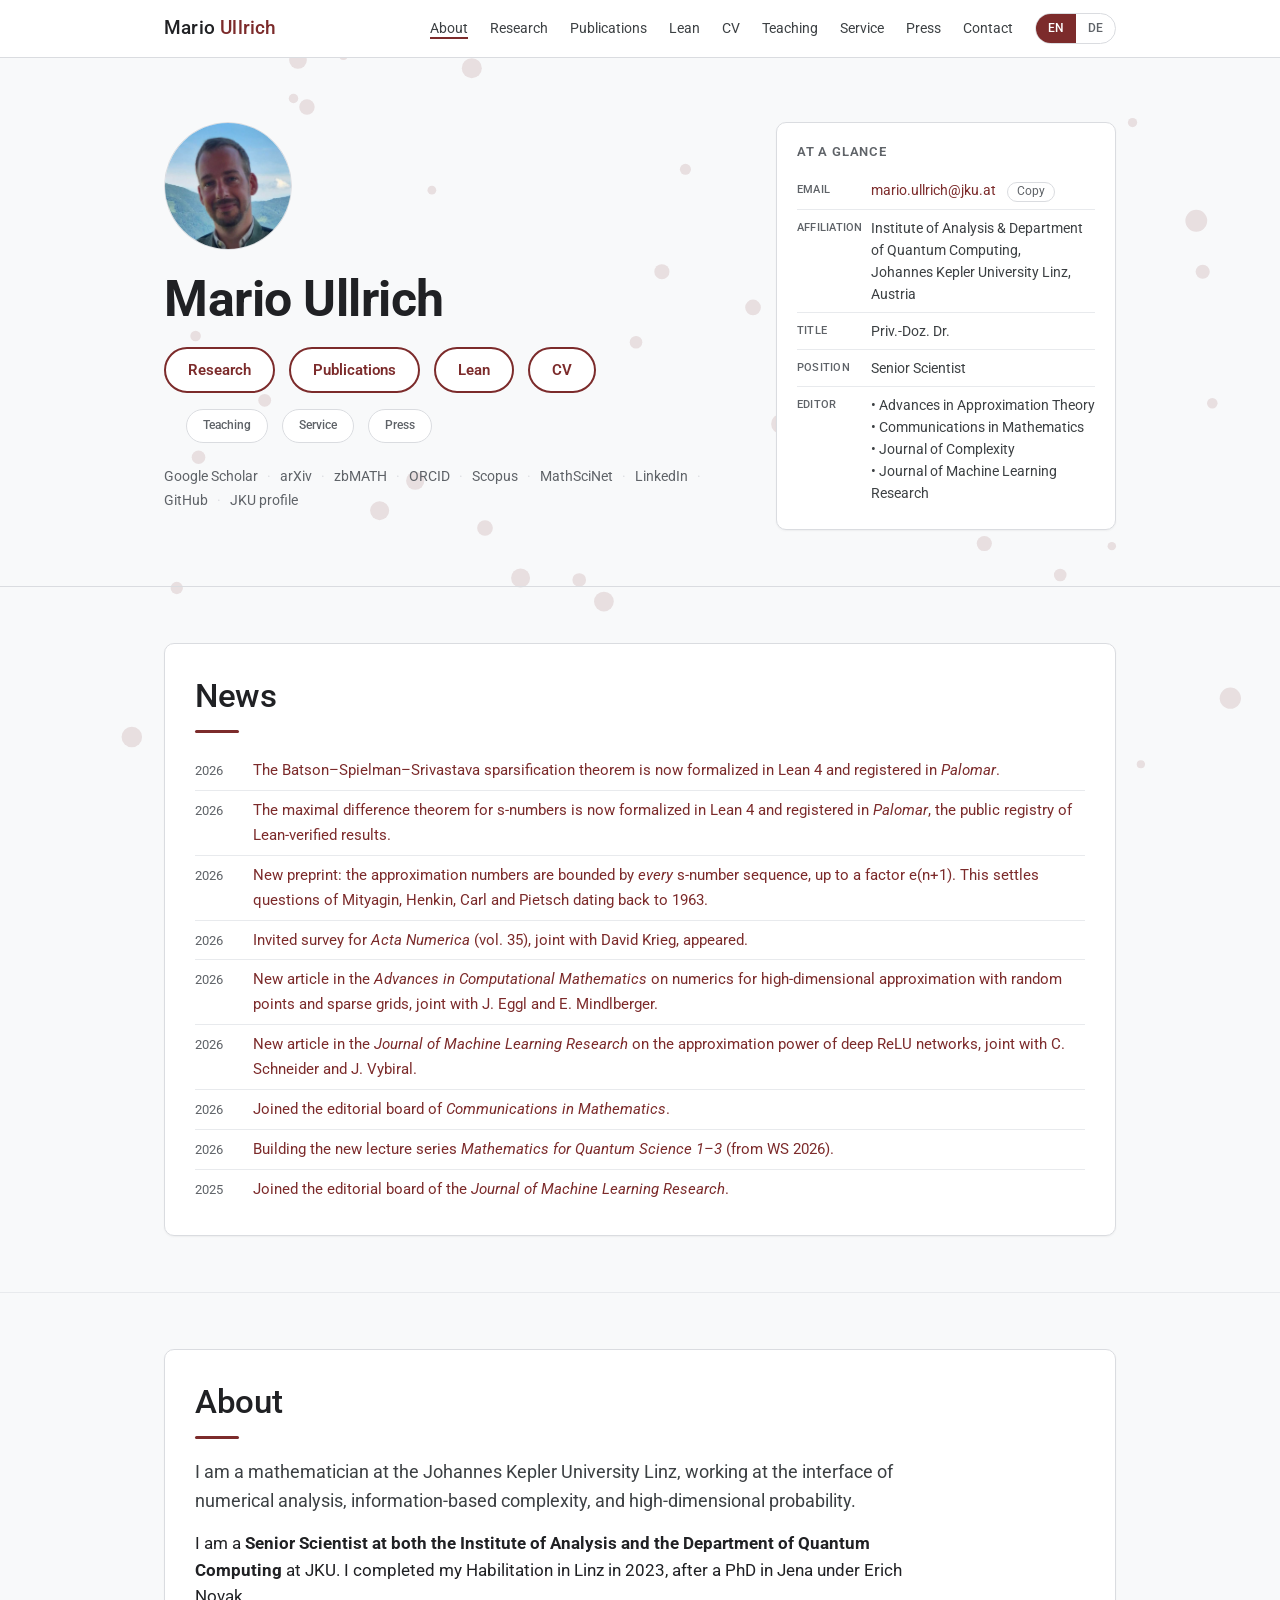
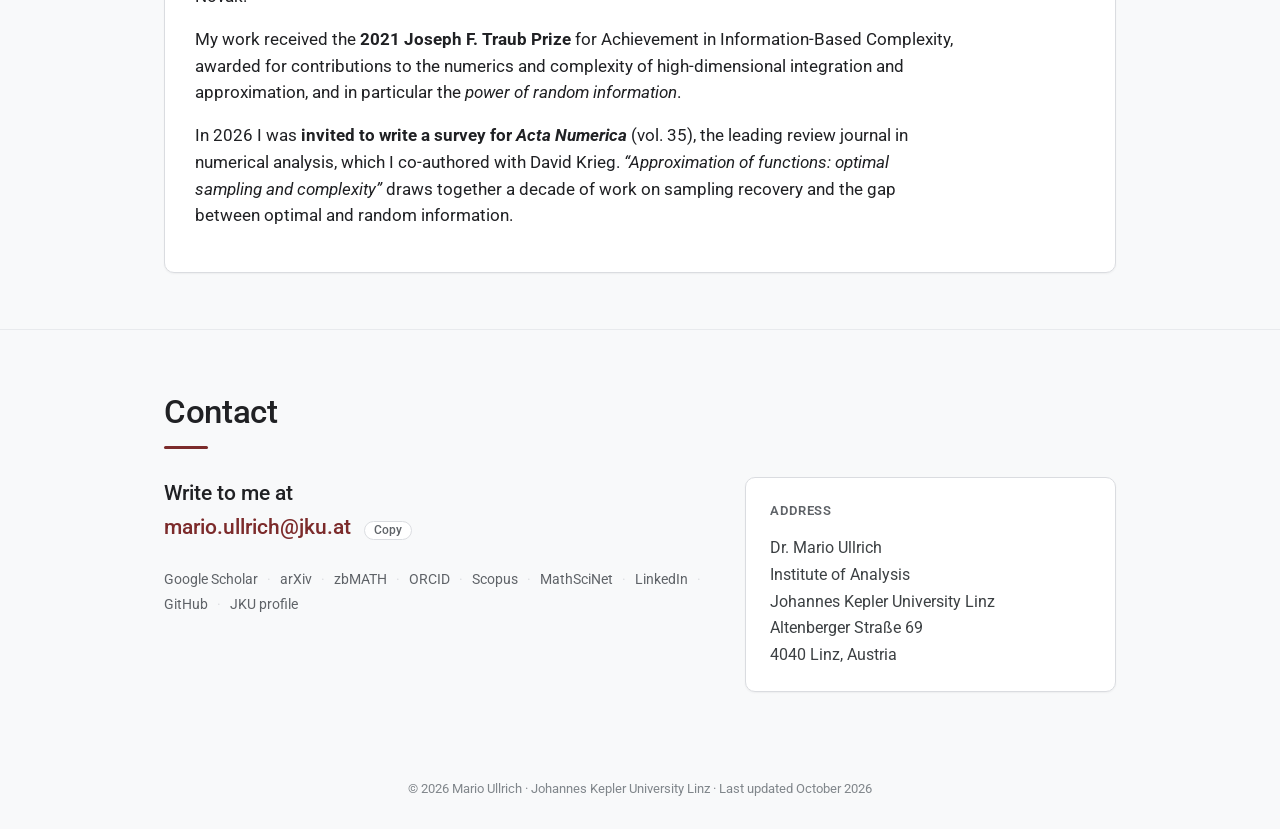
==== index.html @ 444fd465 "Start the Lean page with a table of contents and fold the projects heading into the intro" ====
<!DOCTYPE html>
<html lang="en">
<head>
<meta charset="UTF-8">
<meta name="viewport" content="width=device-width, initial-scale=1.0">
<title>Mario Ullrich · JKU Linz</title>
<meta name="description" content="Mario Ullrich, Senior Scientist at JKU Linz.">
<link rel="canonical" href="https://mario-ullrich.github.io/">
<link rel="icon" href="favicon.svg" type="image/svg+xml">
<link rel="preconnect" href="https://fonts.googleapis.com">
<link rel="preconnect" href="https://fonts.gstatic.com" crossorigin>
<link href="https://fonts.googleapis.com/css2?family=Roboto:ital,wght@0,300;0,400;0,500;0,700;1,400&display=swap" rel="stylesheet">
<link rel="stylesheet" href="styles.css">
</head>
<body class="p-home">
<div class="page-bg" aria-hidden="true"><svg viewBox="0 0 100 150" preserveAspectRatio="xMidYMid slice"></svg></div>

<nav>
  <div class="nav-inner">
    <a class="brand" href="index.html">Mario <span>Ullrich</span></a>
    <div class="nav-right">
      <ul class="nav-links">
        <li><a href="index.html" data-i18n="nav.about">About</a></li>
        <li><a href="research.html" data-i18n="nav.research">Research</a></li>
        <li><a href="publications.html" data-i18n="nav.pubs">Publications</a></li>
        <li><a href="lean.html" data-i18n="nav.lean">Lean</a></li>
        <li><a href="cv.html" data-i18n="nav.cv">CV</a></li>
        <li><a href="teaching.html" data-i18n="nav.teaching">Teaching</a></li>
        <li><a href="service.html" data-i18n="nav.service">Service</a></li>
        <li><a href="press.html" data-i18n="nav.press">Press</a></li>
        <li><a href="contact.html" data-i18n="nav.contact">Contact</a></li>
      </ul>
      <div class="lang-toggle" role="group" aria-label="Language">
        <button data-lang="en">EN</button><button data-lang="de">DE</button>
      </div>
      <button class="nav-toggle" aria-label="Menu">Menu</button>
    </div>
  </div>
</nav>

<header class="hero" id="top">
  <div class="wrap">
    <div class="hero-grid">
    <div class="hero-main">
    <div class="portrait hero-portrait">
      <img src="2026.jpg" alt="Mario Ullrich">
    </div>
    <h1>Mario Ullrich</h1>
    <div class="hero-actions hero-actions--primary">
      <a class="btn" href="research.html" data-i18n="nav.research">Research</a>
      <a class="btn" href="publications.html" data-i18n="nav.pubs">Publications</a>
      <a class="btn" href="lean.html" data-i18n="nav.lean">Lean</a>
      <a class="btn" href="cv.html" data-i18n="nav.cv">CV</a>
    </div>
    <div class="hero-actions hero-actions--secondary">
      <a class="btn" href="teaching.html" data-i18n="nav.teaching">Teaching</a>
      <a class="btn" href="service.html" data-i18n="nav.service">Service</a>
      <a class="btn" href="press.html" data-i18n="nav.press">Press</a>
    </div>
    <div class="hero-links">
      <a href="https://scholar.google.com/citations?user=iGnssr8AAAAJ&hl=de">Google Scholar</a>
      <a href="https://arxiv.org/a/ullrich_m_1.html">arXiv</a>
      <a href="https://zbmath.org/authors/?q=ai:ullrich.mario">zbMATH</a>
      <a href="https://orcid.org/0000-0003-1120-8467">ORCID</a>
      <a href="https://www.scopus.com/authid/detail.uri?authorId=55781373500">Scopus</a>
      <a href="https://mathscinet.ams.org/mathscinet/author?authorId=1023200">MathSciNet</a>
      <a href="https://www.linkedin.com/in/mario-ullrich-2720bb275/">LinkedIn</a>
      <a href="https://github.com/mario-ullrich">GitHub</a>
      <a href="https://www.jku.at/institut-fuer-analysis/team/mario-ullrich/">JKU profile</a>
    </div>
    </div>
    <aside class="hero-card reveal">
      <div class="factcard glance-mini">
        <h3 data-i18n="about.glance">At a glance</h3>
        <div class="factrow"><span class="k">Email</span><span class="v"><a class="email" data-eml="bWFyaW8udWxscmljaEBqa3UuYXQ=" href="#"></a> <button type="button" class="copy-email" aria-label="Copy email address">Copy</button></span></div>
        <div class="factrow"><span class="k" data-i18n="about.k.aff">Affiliation</span><span class="v" data-i18n="about.v.aff">Institute of Analysis &amp; Department of Quantum Computing, <br> Johannes Kepler University Linz, Austria</span></div>
        <div class="factrow"><span class="k" data-i18n="about.k.title">Title</span><span class="v" data-i18n="about.v.title">Priv.-Doz. Dr.</span></div>
        <div class="factrow"><span class="k" data-i18n="about.k.pos">Position</span><span class="v" data-i18n="about.v.pos">Senior Scientist</span></div>
        <div class="factrow"><span class="k" data-i18n="about.k.ed">Editor</span><span class="v"> &#8226; Advances in Approximation Theory <br>&#8226; Communications in Mathematics <br>&#8226; Journal of Complexity <br>&#8226; Journal of Machine Learning Research</span></div>
      </div>
    </aside>
    </div>
  </div>
</header>

<main>

<section id="news"><div class="wrap">
    <div class="block reveal">
      <div class="sec-head"><span class="sec-num"></span><h2 data-i18n="news.h">News</h2><span class="sec-rule"></span></div>
      <ul class="course-list news">
        <li><span class="term">2026</span><a href="lean.html#discretization">The Batson–Spielman–Srivastava sparsification theorem is now formalized in Lean 4 and registered in <em>Palomar</em>.</a></li>
        <li><span class="term">2026</span><a href="lean.html#snumbers">The maximal difference theorem for s-numbers is now formalized in Lean 4 and registered in <em>Palomar</em>, the public registry of Lean-verified results.</a></li>
        <li><span class="term">2026</span><a href="https://arxiv.org/abs/2608.05024" target="_blank" rel="noopener">New preprint: the approximation numbers are bounded by <em>every</em> s-number sequence, up to a factor e(n+1). This settles questions of Mityagin, Henkin, Carl and Pietsch dating back to 1963.</a></li>
        <li><span class="term">2026</span><a href="https://doi.org/10.1017/S0962492925100287" target="_blank" rel="noopener">Invited survey for <em>Acta Numerica</em> (vol. 35), joint with David Krieg, appeared.</a></li>
        <li><span class="term">2026</span><a href="https://rdcu.be/fw2Ae" target="_blank" rel="noopener">New article in the <em>Advances in Computational Mathematics</em> on numerics for high-dimensional approximation with random points and sparse grids, joint with J. Eggl and E. Mindlberger.</a></li>
        <li><span class="term">2026</span><a href="https://jmlr.org/papers/v27/25-0746.html" target="_blank" rel="noopener">New article in the <em>Journal of Machine Learning Research</em> on the approximation power of deep ReLU networks, joint with C. Schneider and J. Vybiral.</a></li>
        <li><span class="term">2026</span><a href="https://cm.episciences.org/" target="_blank" rel="noopener">Joined the editorial board of <em>Communications in Mathematics</em>.</a></li>
        <li><span class="term">2026</span><a href="https://www.jku.at/en/degree-programs/types-of-degree-programs/bachelors-and-diploma-degree-programs/ba-quantum-science-and-technology/" target="_blank" rel="noopener">Building the new lecture series <em>Mathematics for Quantum Science 1–3</em> (from WS 2026).</a></li>
        <li><span class="term">2025</span><a href="https://www.jmlr.org/editorial-board.html" target="_blank" rel="noopener">Joined the editorial board of the <em>Journal of Machine Learning Research</em>.</a></li>
      </ul>
    </div>
  </div></section>

<section id="about"><div class="wrap">
    <div class="block reveal">
      <div class="sec-head"><span class="sec-num"></span><h2 data-i18n="about.h">About</h2><span class="sec-rule"></span></div>
      <div style="max-width:760px;">
        <p class="lead" data-i18n="about.lead">I am a mathematician at the Johannes Kepler University Linz, working at the interface of numerical analysis, information-based complexity, and high-dimensional probability.</p>
      <p data-i18n="about.p1">I am a <strong>Senior Scientist at both the Institute of Analysis and the Department of Quantum Computing</strong> at JKU. I completed my Habilitation in Linz in 2023, after a PhD in Jena under Erich Novak.</p>
      <p data-i18n="about.p2">My work received the <strong>2021 Joseph F. Traub Prize</strong> for Achievement in Information-Based Complexity, awarded for contributions to the numerics and complexity of high-dimensional integration and approximation, and in particular the <em>power of random information</em>.</p>
      <p data-i18n="about.p3">In 2026 I was <strong>invited to write a survey for <em>Acta Numerica</em></strong> (vol. 35), the leading review journal in numerical analysis, which I co-authored with David Krieg. <em>“Approximation of functions: optimal sampling and complexity”</em> draws together a decade of work on sampling recovery and the gap between optimal and random information.</p>
      </div>
    </div>
  </div></section>

<section id="contact">
  <div class="wrap">
    <div class="sec-head reveal"><span class="sec-num"></span><h2 data-i18n="contact.h">Contact</h2><span class="sec-rule"></span></div>
    <div class="cols">
      <div class="reveal">
        <p class="contact-big"><span data-i18n="contact.write">Write to me at</span><br><a class="email" data-eml="bWFyaW8udWxscmljaEBqa3UuYXQ=" href="#"></a> <button type="button" class="copy-email" aria-label="Copy email address">Copy</button></p>
        <div class="hero-links" style="margin-top:24px;">
          <a href="https://scholar.google.com/citations?user=iGnssr8AAAAJ&hl=de">Google Scholar</a>
          <a href="https://arxiv.org/a/ullrich_m_1.html">arXiv</a>
          <a href="https://zbmath.org/authors/?q=ai:ullrich.mario">zbMATH</a>
          <a href="https://orcid.org/0000-0003-1120-8467">ORCID</a>
          <a href="https://www.scopus.com/authid/detail.uri?authorId=55781373500">Scopus</a>
          <a href="https://mathscinet.ams.org/mathscinet/author?authorId=1023200">MathSciNet</a>
          <a href="https://www.linkedin.com/in/mario-ullrich-2720bb275/">LinkedIn</a>
          <a href="https://github.com/mario-ullrich">GitHub</a>
          <a href="https://www.jku.at/institut-fuer-analysis/team/mario-ullrich/">JKU profile</a>
        </div>
      </div>
      <div class="reveal">
        <div class="factcard">
          <h3 data-i18n="contact.addr">Address</h3>
          <p style="margin:0;font-size:.98rem;color:var(--ink-soft);line-height:1.7;">
            Dr. Mario Ullrich<br>
            <span data-i18n="contact.inst">Institute of Analysis</span><br>
            <span data-i18n="contact.uni">Johannes Kepler University Linz</span><br>
            Altenberger Straße 69<br>
            4040 Linz, <span data-i18n="contact.country">Austria</span>
          </p>
        </div>
      </div>
    </div>
  </div>
</section>

</main>

<footer>
  <div class="wrap">© <span id="yr"></span> Mario Ullrich · <span data-i18n="footer.uni">Johannes Kepler University Linz</span> · <span data-i18n="footer.upd">Last updated October 2026</span></div>
</footer>

<script>
  var DE={
    "nav.about":"Über mich",
    "nav.research":"Forschung",
    "nav.pubs":"Publikationen",
    "nav.cv":"Lebenslauf",
    "nav.teaching":"Lehre",
    "nav.service":"Engagement",
    "nav.press":"Presse",
    "nav.contact":"Kontakt",
    "about.h":"Über mich",
    "about.lead":"Ich bin Mathematiker an der Johannes Kepler Universität Linz und arbeite an der Schnittstelle von numerischer Analysis, Information-based Complexity und hochdimensionaler Wahrscheinlichkeitstheorie.",
    "about.p1":"Ich bin <strong>Senior Scientist sowohl am Institut für Analysis als auch am Department of Quantum Computing</strong> der JKU. Meine Habilitation habe ich 2023 in Linz abgeschlossen, nach einer Promotion in Jena bei Erich Novak.",
    "about.p2":"Für meine Arbeiten wurde mir 2021 der <strong>Joseph F. Traub Prize</strong> für Leistungen in der Information-based Complexity verliehen, für Beiträge zur Numerik und Komplexität hochdimensionaler Integration und Approximation, insbesondere zur <em>Kraft zufälliger Information</em>.",
    "about.p3":"2026 wurde ich <strong>eingeladen, einen Übersichtsartikel für <em>Acta Numerica</em></strong> (Band 35) zu schreiben, die führende Übersichtszeitschrift der numerischen Mathematik, den ich gemeinsam mit David Krieg verfasst habe. <em>„Approximation of functions: optimal sampling and complexity“</em> bündelt ein Jahrzehnt Arbeit zu Sampling Recovery und zur Lücke zwischen optimaler und zufälliger Information.",
    "about.glance":"Auf einen Blick",
    "about.k.title":"Titel",
    "about.v.title":"Priv.-Doz. Dr.",
    "about.k.pos":"Position",
    "about.v.pos":"Senior Scientist",
    "about.k.aff":"Job",
    "about.v.aff":"Institut für Analysis &amp; Department of Quantum Computing, <br> Johannes Kepler Universität Linz, Österreich",
    "about.k.ed":"Editor",
    "contact.h":"Kontakt",
    "contact.write":"Schreiben Sie mir an",
    "contact.addr":"Adresse",
    "contact.inst":"Institut für Analysis",
    "contact.uni":"Johannes Kepler Universität Linz",
    "contact.country":"Österreich",
    "footer.uni":"Johannes Kepler Universität Linz",
    "footer.upd":"Zuletzt aktualisiert Oktober 2026",
    "news.h":"Neuigkeiten"
  };
</script>
<script src="site.js"></script>
</body>
</html>
---- styles.css ----
/* Shared stylesheet for every page of the site.
   Page-specific rules live at the bottom, scoped by the body class
   that each page carries (p-home, p-research, ...). */



  :root{
    --bg:#ffffff;--bg-2:#f8f9fa;--ink:#202124;--ink-soft:#3c4043;--muted:#5f6368;--faint:#80868b;
    --accent:#7c2b2b;--accent-2:#9c4a36;--accent-soft:rgba(124,43,43,.08);
    --line:#dadce0;--line-soft:#e8eaed;
    --sans:"Roboto",Arial,Helvetica,sans-serif;--maxw:1000px;
  }
  *{box-sizing:border-box;}
  html{scroll-behavior:smooth;scroll-padding-top:72px;background:var(--bg-2);}
  body{margin:0;background:transparent;color:var(--ink);font-family:var(--sans);font-size:16.5px;line-height:1.62;font-weight:400;-webkit-font-smoothing:antialiased;text-rendering:optimizeLegibility;}
  ::selection{background:var(--accent);color:#fff;}
  a{color:var(--accent);text-decoration:none;}
  a:hover{text-decoration:underline;}
  .wrap{max-width:var(--maxw);margin:0 auto;padding:0 24px;}

  nav{position:sticky;top:0;z-index:50;background:#fff;border-bottom:1px solid var(--line);}
  .nav-inner{max-width:var(--maxw);margin:0 auto;padding:13px 24px;display:flex;align-items:center;justify-content:space-between;gap:20px;position:relative;}
  .brand{font-weight:500;font-size:1.18rem;letter-spacing:.01em;color:var(--ink);}
  .brand:hover{text-decoration:none;}
  .brand span{color:var(--accent);}
  .nav-right{display:flex;align-items:center;gap:22px;}
  .nav-links{display:flex;gap:22px;list-style:none;margin:0;padding:0;}
  .nav-links a{font-size:.88rem;color:var(--ink-soft);position:relative;padding-bottom:3px;}
  .nav-links a:hover{color:var(--accent);text-decoration:none;}
  .nav-links a::after{content:"";position:absolute;left:0;bottom:0;width:0;height:2px;background:var(--accent);transition:width .22s ease;}
  .nav-links a:hover::after,.nav-links a.active::after{width:100%;}
  .lang-toggle{display:inline-flex;border:1px solid var(--line);border-radius:999px;overflow:hidden;font-size:.74rem;font-weight:500;}
  .lang-toggle button{background:none;border:none;padding:5px 12px;cursor:pointer;color:var(--muted);font:inherit;}
  .lang-toggle button.active{background:var(--accent);color:#fff;}
  .nav-toggle{display:none;background:none;border:1px solid var(--line);border-radius:4px;padding:7px 11px;font-size:.82rem;color:var(--ink);cursor:pointer;}

  header.hero{position:relative;background:transparent;border-bottom:1px solid var(--line);}
  .hero-bg{position:absolute;inset:0;opacity:.12;pointer-events:none;overflow:hidden;}
  .hero-bg svg{width:100%;height:100%;display:block;}
  .hero-bg circle{fill:var(--accent);}
  .hero .wrap{position:relative;padding:64px 24px 56px;}
  .eyebrow{font-size:.8rem;letter-spacing:.08em;text-transform:uppercase;color:var(--accent);font-weight:500;margin:0 0 14px;}
  h1{font-weight:700;font-size:clamp(2.1rem,5vw,3.1rem);line-height:1.1;letter-spacing:-.01em;margin:0 0 10px;color:var(--ink);}
  .role{font-weight:400;font-size:clamp(1.05rem,2.4vw,1.3rem);color:var(--muted);margin:0 0 24px;}
  .hero-lede{max-width:650px;font-size:1.06rem;color:var(--ink-soft);margin:0 0 28px;}
  .hero-actions{display:flex;flex-wrap:wrap;gap:12px;align-items:center;}
  .btn{font-size:.9rem;font-weight:500;padding:10px 20px;border:1px solid var(--accent);border-radius:6px;color:var(--accent);background:#fff;transition:background .2s,color .2s;}
  .btn:hover{background:var(--accent-soft);text-decoration:none;color:var(--accent);}
  .btn.primary{background:var(--accent);border-color:var(--accent);color:#fff;}
  .btn.primary:hover{background:var(--accent-2);border-color:var(--accent-2);color:#fff;}
  .hero-links{display:flex;flex-wrap:wrap;align-items:baseline;column-gap:9px;row-gap:2px;margin-top:22px;font-size:.85rem;}
  .hero-links a{color:var(--muted);}
  .hero-links a:hover{color:var(--accent);}
  .hero-links a:not(:last-child)::after{content:"·";display:inline-block;margin-left:9px;color:var(--line);}

  section{padding:56px 0;border-bottom:1px solid var(--line-soft);}
  section:last-of-type{border-bottom:none;}
  .sec-head{margin-bottom:28px;}
  .sec-num{display:none;}
  .sec-rule{display:none;}
  .sec-head h2{font-weight:500;font-size:clamp(1.5rem,3vw,2.05rem);letter-spacing:-.01em;margin:0;padding-bottom:10px;position:relative;color:var(--ink);}
  .sec-head h2::after{content:"";position:absolute;left:0;bottom:0;width:44px;height:3px;background:var(--accent);border-radius:2px;}

  p{margin:0 0 16px;}
  .lead{font-size:1.12rem;color:var(--ink-soft);}
  .cols{display:grid;grid-template-columns:1.45fr 1fr;gap:44px;}
  @media(max-width:780px){.cols{grid-template-columns:1fr;gap:28px;}}

  .factcard{background:#fff;border:1px solid var(--line);border-radius:10px;padding:22px 24px;box-shadow:0 1px 2px rgba(60,64,67,.06);}
  .factcard h3{font-size:.82rem;letter-spacing:.06em;text-transform:uppercase;color:var(--muted);font-weight:600;margin:0 0 14px;}
  .factrow{display:flex;gap:14px;padding:9px 0;border-top:1px solid var(--line-soft);font-size:.95rem;}
  .factrow:first-of-type{border-top:none;}
  .factrow .k{font-size:.78rem;letter-spacing:.02em;text-transform:uppercase;color:var(--muted);font-weight:500;min-width:78px;padding-top:2px;}
  .factrow .v{color:var(--ink-soft);}

  .tags{display:flex;flex-wrap:wrap;gap:8px;margin:6px 0 0;padding:0;list-style:none;}
  .tags li{font-size:.82rem;color:var(--ink-soft);background:var(--bg-2);border:1px solid var(--line);padding:5px 12px;border-radius:999px;}

  .portrait{width:100%;max-width:230px;aspect-ratio:4/5;border:1px solid var(--line);border-radius:10px;overflow:hidden;margin:0 0 20px;background:var(--bg-2);display:flex;align-items:center;justify-content:center;}
  .portrait img{width:100%;height:100%;object-fit:cover;display:block;}
  .portrait .mono{font-weight:500;font-size:3rem;color:var(--accent);letter-spacing:.02em;}
  .hero-portrait{max-width:128px;aspect-ratio:1/1;border-radius:50%;margin:0 0 22px;}
  .hero-portrait .mono{font-size:2.4rem;}
  .hero-grid{display:grid;grid-template-columns:1.4fr minmax(280px,340px);gap:48px;align-items:start;}
  @media(max-width:820px){.hero-grid{grid-template-columns:1fr;gap:30px;}}
  .hero-main h1{margin-bottom:20px;}
  .glance-mini{padding:18px 20px;}
  .glance-mini h3{margin-bottom:10px;}
  .glance-mini .factrow{font-size:.85rem;padding:7px 0;}
  .glance-mini .factrow .k{min-width:60px;font-size:.7rem;padding-top:2px;}

  .micro-h{font-size:.8rem;letter-spacing:.06em;text-transform:uppercase;color:var(--muted);font-weight:600;margin:30px 0 12px;}

  .timeline{margin:0;padding:0;list-style:none;}
  .tl{display:grid;grid-template-columns:120px 1fr;gap:20px;padding:9px 0;border-top:1px solid var(--line-soft);}
  .tl:first-child{border-top:none;}
  .tl .yr{font-size:.85rem;color:var(--accent);font-weight:500;padding-top:2px;}
  .tl .body strong{font-weight:500;font-size:1.02rem;color:var(--ink);}
  .tl .body .sub{display:block;color:var(--muted);font-size:.92rem;}
  .tl .body .note{display:block;color:var(--ink-soft);font-size:.92rem;}
  @media(max-width:560px){.tl{grid-template-columns:62px 1fr;gap:12px;}}

  .pub-group-label{font-size:.8rem;letter-spacing:.06em;text-transform:uppercase;color:var(--muted);font-weight:600;margin:30px 0 12px;}
  .pub-group-label:first-of-type{margin-top:0;}
  ol.pubs{margin:0;padding:0;list-style:none;counter-reset:pub;}
  ol.pubs li{counter-increment:pub;position:relative;padding:10px 0 10px 42px;border-top:1px solid var(--line-soft);}
  ol.pubs li:first-child{border-top:none;}
  ol.pubs li::before{content:counter(pub);position:absolute;left:0;top:11px;font-size:.82rem;color:var(--faint);font-weight:500;}
  .pub-title{font-weight:500;font-size:1.02rem;color:var(--ink);}
  .pub-meta{display:block;color:var(--muted);font-size:.9rem;margin-top:2px;}
  .pub-links{margin-top:5px;font-size:.82rem;}
  .pub-links a{margin-right:14px;}
  .badge{display:inline-block;font-size:.66rem;letter-spacing:.04em;text-transform:uppercase;color:var(--accent);border:1px solid var(--accent);border-radius:999px;padding:1px 8px;margin-left:6px;vertical-align:1px;font-weight:500;}
  .archive-links{display:flex;flex-wrap:wrap;gap:10px;margin-top:24px;}
  .archive-links a{font-size:.85rem;border:1px solid var(--line);padding:9px 16px;border-radius:999px;color:var(--ink-soft);}
  .archive-links a:hover{border-color:var(--accent);color:var(--accent);text-decoration:none;}
  .fulllist{display:inline-flex;align-items:center;gap:8px;margin-top:22px;font-size:.9rem;font-weight:500;background:var(--accent);color:#fff;padding:11px 22px;border-radius:6px;}
  .fulllist:hover{background:var(--accent-2);color:#fff;text-decoration:none;}

  .feature{background:var(--bg-2);border:1px solid var(--line);border-left:4px solid var(--accent);border-radius:10px;padding:24px 26px;margin-bottom:28px;}
  .feature h3{font-weight:600;font-size:1.2rem;margin:0 0 8px;color:var(--ink);}
  .feature p{margin:0 0 8px;color:var(--ink-soft);font-size:1rem;}
  .feature p:last-child{margin:0;}
  .course-list{margin:0;padding:0;list-style:none;}
  .course-list li{display:grid;grid-template-columns:96px 1fr;gap:18px;padding:7px 0;border-top:1px solid var(--line-soft);font-size:.96rem;}
  .course-list li:first-child{border-top:none;}
  .course-list .term{font-size:.82rem;color:var(--muted);padding-top:2px;}
  .course-list .title-i{color:var(--ink-soft);}
  .course-list li a{justify-self:start;}
  .course-list.news li{grid-template-columns:46px 1fr;gap:12px;}

  ul.bullets{margin:14px 0 0;padding:0;list-style:none;}
  ul.bullets li{position:relative;padding:6px 0 6px 20px;font-size:1rem;color:var(--ink-soft);}
  ul.bullets li::before{content:"";position:absolute;left:2px;top:13px;width:6px;height:6px;background:var(--accent);border-radius:50%;}
  ul.bullets li strong{font-weight:600;color:var(--ink);}
  a.res-ref{display:block;width:fit-content;margin-top:3px;font-size:.8rem;color:var(--accent);}
  a.res-ref:hover{color:var(--accent-2);}
  .list-caption{font-size:.8rem;text-transform:uppercase;letter-spacing:.06em;color:var(--muted);font-weight:600;margin:0 0 12px;}

  .svc-grid{display:grid;grid-template-columns:1fr 1fr;gap:30px;}
  @media(max-width:780px){.svc-grid{grid-template-columns:1fr;}}
  .svc h3{font-size:.82rem;letter-spacing:.06em;text-transform:uppercase;color:var(--muted);font-weight:600;margin:0 0 12px;}
  .svc ul{margin:0;padding:0;list-style:none;}
  .svc li{padding:6px 0;border-top:1px solid var(--line-soft);font-size:.93rem;color:var(--ink-soft);}
  .svc li:first-child{border-top:none;}
  .refeed{font-size:.92rem;color:var(--muted);line-height:1.7;}

  #contact .cols{align-items:start;}
  .contact-big{font-weight:500;font-size:1.3rem;color:var(--ink);}
  .contact-big a{color:var(--accent);}

  footer{padding:30px 0;text-align:center;}
  footer .wrap{font-size:.82rem;color:var(--faint);}

  .reveal{opacity:0;transform:translateY(14px);transition:opacity .6s ease,transform .6s ease;}
  .reveal.in{opacity:1;transform:none;}
  @media(prefers-reduced-motion:reduce){.reveal{opacity:1;transform:none;transition:none;}html{scroll-behavior:auto;}}

  @media(max-width:900px){
    .nav-links{position:absolute;top:100%;right:0;left:0;flex-direction:column;gap:0;background:#fff;border-bottom:1px solid var(--line);max-height:0;overflow:hidden;transition:max-height .3s ease;}
    .nav-links.open{max-height:520px;}
    .nav-links li{border-top:1px solid var(--line-soft);}
    .nav-links a{display:block;padding:14px 24px;}
    .nav-links a::after{display:none;}
    .nav-toggle{display:block;}
  }

  @media(max-width:560px){
    .wrap{padding:0 16px;}
    .nav-inner{padding:13px 16px;}
    .hero .wrap{padding:44px 16px 40px;}
    .subhero .wrap{padding:34px 16px 30px;}
    section{padding:40px 0;}
    .block{padding:18px 16px;}
    .factcard{padding:18px 16px;}
    .feature{padding:18px 16px;}
    .course-list.news li{grid-template-columns:40px 1fr;gap:10px;}
  }

  .subhero .wrap{padding:46px 24px 40px;}
  .subhero h1{margin:0;}
  .subhero .intro{color:var(--ink-soft);max-width:660px;margin:12px 0 0;}

  .block{background:#fff;border:1px solid var(--line);border-radius:10px;padding:26px 30px;box-shadow:0 1px 2px rgba(60,64,67,.06);}
  .block + .block, section + section .block{margin-top:0;}
  .block .sec-head{margin-bottom:18px;}
  .page-bg{position:fixed;inset:0;z-index:-1;pointer-events:none;opacity:.12;overflow:hidden;}
  .page-bg svg{width:100%;height:100%;display:block;}
  .page-bg circle{fill:var(--accent);}
  .copy-email{margin-left:8px;font:inherit;font-size:.72rem;line-height:1;padding:3px 9px;border:1px solid var(--line);border-radius:999px;background:#fff;color:var(--muted);cursor:pointer;vertical-align:baseline;}
  .copy-email:hover{border-color:var(--accent);color:var(--accent);}
  .copy-email.copied{color:var(--accent);border-color:var(--accent);}


/* ---------- page-specific ---------- */

/* index.html */
   .p-home .btn{display:inline-flex;justify-content:center;align-items:center;text-align:center;font-size:.9rem;font-weight:500;padding:10px 20px;border:1px solid var(--accent);border-radius:6px;color:var(--accent);background:#fff;transition:background .2s,color .2s;}
   .p-home .hero-actions{display:flex;flex-wrap:wrap;gap:14px;align-items:center;justify-content:flex-start;}
   .p-home .hero-actions--primary{margin-top:6px;gap:14px;}
   .p-home .hero-actions--primary .btn{flex:0 0 auto;font-size:.95rem;font-weight:600;padding:9px 22px;border-width:2px;border-radius:999px;}
   .p-home .hero-actions--primary .btn:hover{background:var(--accent);color:#fff;}
   .p-home .hero-actions--secondary{display:flex;flex-wrap:wrap;gap:14px;margin-top:16px;margin-left:22px;justify-content:flex-start;}
   .p-home .hero-actions--secondary .btn{flex:0 0 auto;font-size:.76rem;padding:6px 16px;border-radius:999px;border-color:var(--line);color:var(--muted);}
   .p-home .hero-actions--secondary .btn:hover{background:#fff;border-color:var(--accent);color:var(--accent);}

/* publications.html */
   .p-pubs ol.pubs.desc-preprints{counter-reset:pub 4;}
   .p-pubs ol.pubs.desc-journals{counter-reset:pub 48;}
   .p-pubs ol.pubs.desc-theses{counter-reset:pub 4;}
   .p-pubs ol.pubs.desc-preprints li,.p-pubs ol.pubs.desc-journals li,.p-pubs ol.pubs.desc-theses li{counter-increment:pub -1;}

/* cv.html */
   .p-cv #cv .cols{display:block;}
   .p-cv #cv .reveal{margin-bottom:42px;}
   .p-cv #cv .micro-h{font-size:clamp(1.2rem,2vw,1.6rem);margin:36px 0 18px;}

/* lean.html */
   .p-lean .feature h3 a.repo{font-size:.82rem;font-weight:400;}
   /* size, colour and spacing of this row come from `.feature p`, which is
     more specific; only the link colour and the separator are set here */
   .p-lean .proj-links .sep{display:inline-block;margin:0 .8em;color:var(--line);}
   .p-lean .proj-links a{color:var(--accent);}
   .p-lean .proj-links a:hover{color:var(--accent-2);}
   /* size and Lean version: a footnote to the links, not a link itself */
   .p-lean .proj-links .meta{color:var(--faint);font-size:.8em;font-weight:300;}
   /* page-specific: Lean identifiers, which no other page shows */
   .p-lean code{font-family:ui-monospace,SFMono-Regular,Menlo,Consolas,monospace;font-size:.86em;color:var(--ink-soft);background:var(--bg-2);border:1px solid var(--line-soft);border-radius:4px;padding:1px 5px;overflow-wrap:anywhere;}
   .p-lean .factrow .v code{display:inline-block;max-width:100%;margin:1px 0;}
   /* the table of contents in the hero: a caption and one bullet per project */
   .p-lean .toc-title{margin-top:26px;}
   .p-lean ul.toc{margin-top:0;}
   /* the intro sits in a card, so its band can be tighter than a normal section */
   .p-lean #lean{padding:34px 0;}
   .p-lean #projects{padding-top:40px;padding-bottom:32px;}
   .p-lean #projects .feature:last-child{margin-bottom:0;}
   .p-lean .lean-about{max-width:780px;margin:0;}
   .p-lean .lean-about p{font-size:.95rem;margin:0;}
   .p-lean .lean-about p + p{margin-top:8px;}
   /* the Palomar entry of a project sits at the foot of its block, set off by a rule */
   .p-lean .registry{margin-top:18px;padding-top:14px;border-top:1px solid var(--line);}
   .p-lean .registry .kicker{font-size:.76rem;letter-spacing:.06em;text-transform:uppercase;color:var(--muted);font-weight:600;margin:0 0 4px;}
   .p-lean .registry h4{font-size:1.05rem;font-weight:600;margin:0 0 6px;color:var(--ink);}
   /* one registered statement per block: the Lean name, then the formula */
   .p-lean .stmt{display:block;}
   .p-lean .stmt + .stmt{margin-top:6px;}
   .p-lean .stmt .f{font-size:.85em;margin-left:10px;white-space:nowrap;}
   .p-lean .stmt .f::before{content:"→";margin-right:7px;color:var(--faint);}
   /* on phones a formula goes under its Lean name and scrolls if it is wider than the card */
   @media(max-width:560px){
     .p-lean .registry .factrow{flex-direction:column;gap:4px;}
     .p-lean .stmt .f{display:block;margin:2px 0 0;white-space:normal;overflow-x:auto;}
     .p-lean .stmt .f::before{content:none;}
   }

/* service.html */
   .p-service .svc-grid{display:grid;grid-template-columns:1fr 1fr;gap:50px;}
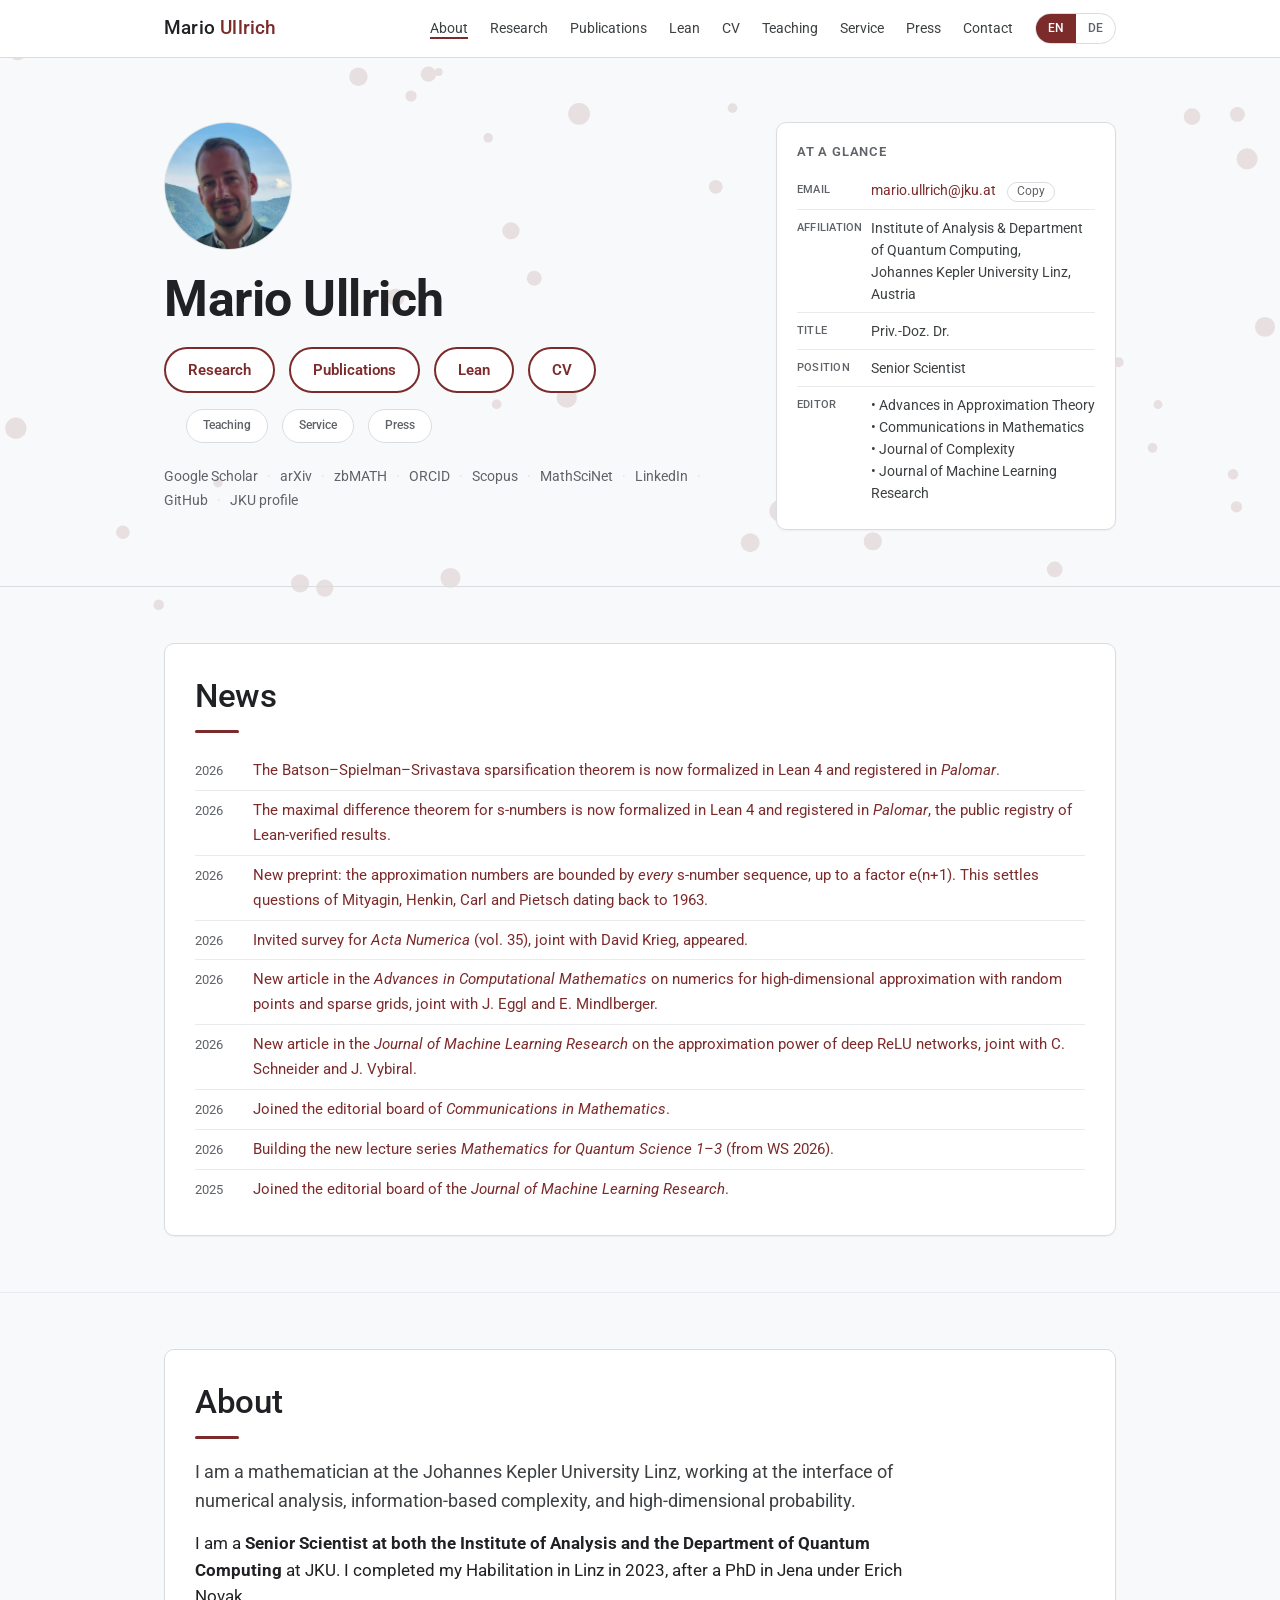
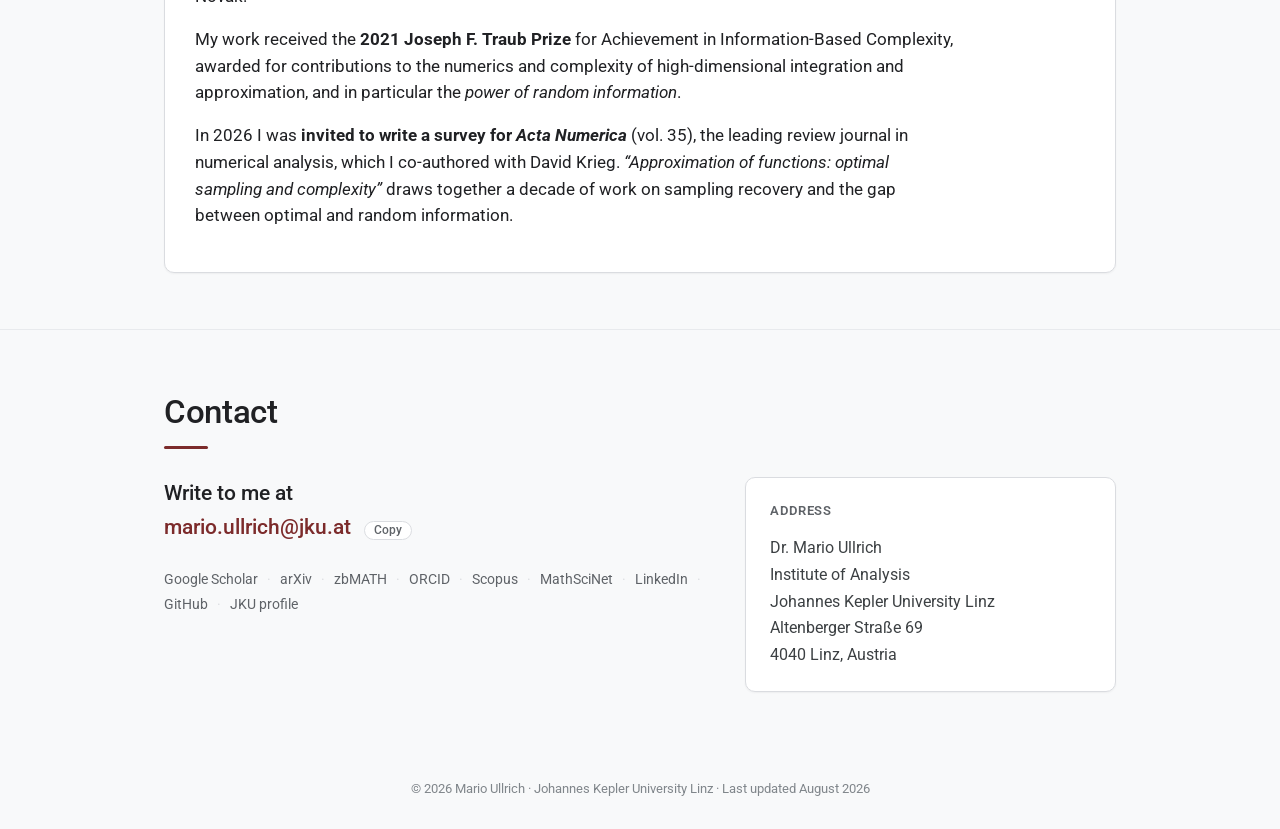
==== commit 26062f5e: "Add the BSS sparsification theorem's Palomar entry to the Lean page and the news" ====
--- a/index.html
+++ b/index.html
@@ -151,7 +151,7 @@
 </main>
 
 <footer>
-  <div class="wrap">© <span id="yr"></span> Mario Ullrich · <span data-i18n="footer.uni">Johannes Kepler University Linz</span> · <span data-i18n="footer.upd">Last updated October 2026</span></div>
+  <div class="wrap">© <span id="yr"></span> Mario Ullrich · <span data-i18n="footer.uni">Johannes Kepler University Linz</span> · <span data-i18n="footer.upd">Last updated August 2026</span></div>
 </footer>
 
 <script>
@@ -184,7 +184,7 @@
     "contact.uni":"Johannes Kepler Universität Linz",
     "contact.country":"Österreich",
     "footer.uni":"Johannes Kepler Universität Linz",
-    "footer.upd":"Zuletzt aktualisiert Oktober 2026",
+    "footer.upd":"Zuletzt aktualisiert August 2026",
     "news.h":"Neuigkeiten"
   };
 </script>
--- a/styles.css
+++ b/styles.css
@@ -227,16 +227,17 @@
    /* page-specific: Lean identifiers, which no other page shows */
    .p-lean code{font-family:ui-monospace,SFMono-Regular,Menlo,Consolas,monospace;font-size:.86em;color:var(--ink-soft);background:var(--bg-2);border:1px solid var(--line-soft);border-radius:4px;padding:1px 5px;overflow-wrap:anywhere;}
    .p-lean .factrow .v code{display:inline-block;max-width:100%;margin:1px 0;}
-   /* the table of contents in the hero: a caption and one bullet per project */
-   .p-lean .toc-title{margin-top:26px;}
-   .p-lean ul.toc{margin-top:0;}
    /* the intro sits in a card, so its band can be tighter than a normal section */
    .p-lean #lean{padding:34px 0;}
    .p-lean #projects{padding-top:40px;padding-bottom:32px;}
    .p-lean #projects .feature:last-child{margin-bottom:0;}
-   .p-lean .lean-about{max-width:780px;margin:0;}
+   .p-lean .lean-about{max-width:780px;margin:0 0 20px;}
+   .p-lean #lean .lean-about{margin-bottom:0;}   /* stands alone, needs no gap below */
    .p-lean .lean-about p{font-size:.95rem;margin:0;}
    .p-lean .lean-about p + p{margin-top:8px;}
+   /* the section note is an annotation, smaller than the intro card */
+   .p-lean #projects .lean-about{max-width:660px;padding:14px 18px;}
+   .p-lean #projects .lean-about p{font-size:.875rem;}
    /* the Palomar entry of a project sits at the foot of its block, set off by a rule */
    .p-lean .registry{margin-top:18px;padding-top:14px;border-top:1px solid var(--line);}
    .p-lean .registry .kicker{font-size:.76rem;letter-spacing:.06em;text-transform:uppercase;color:var(--muted);font-weight:600;margin:0 0 4px;}
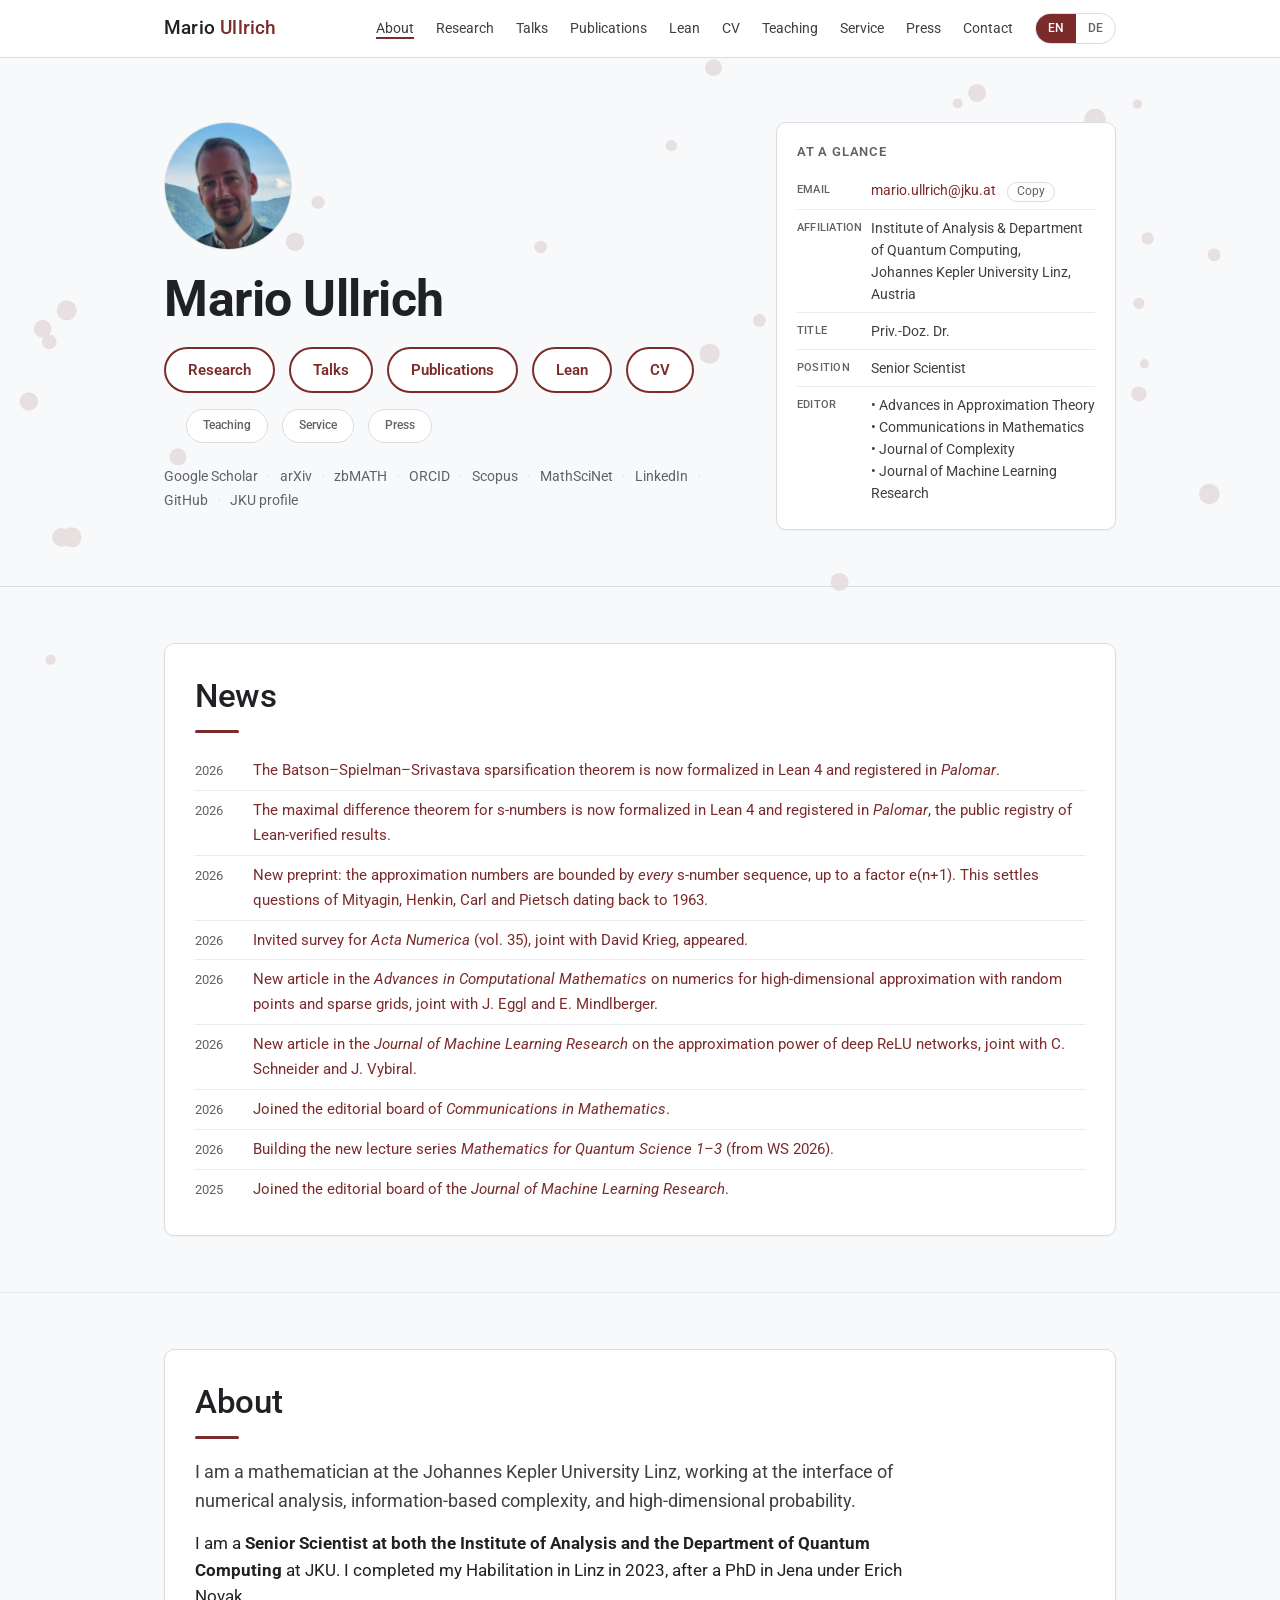
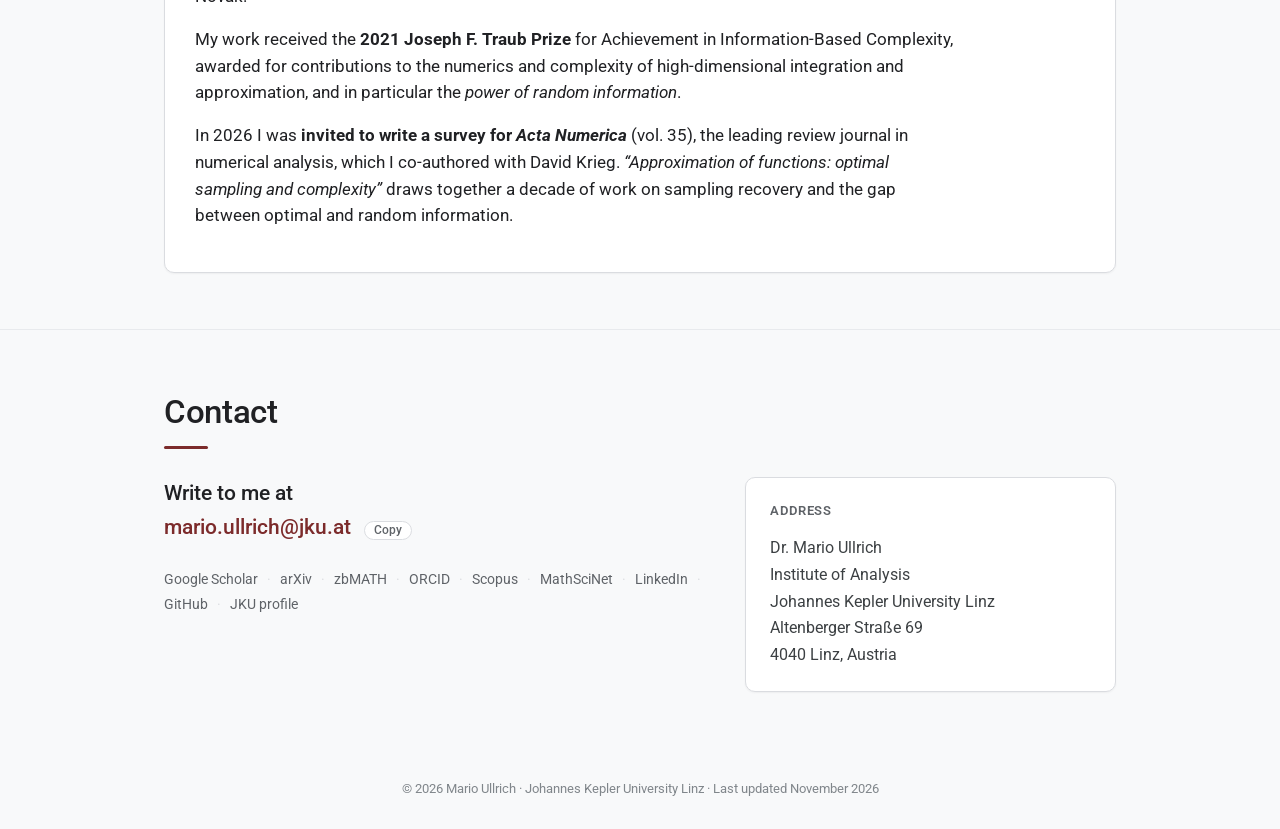
==== commit fcc9c4a9: "Add a Talks page with the slides of ten talks" ====
--- a/index.html
+++ b/index.html
@@ -22,6 +22,7 @@
       <ul class="nav-links">
         <li><a href="index.html" data-i18n="nav.about">About</a></li>
         <li><a href="research.html" data-i18n="nav.research">Research</a></li>
+        <li><a href="talks.html" data-i18n="nav.talks">Talks</a></li>
         <li><a href="publications.html" data-i18n="nav.pubs">Publications</a></li>
         <li><a href="lean.html" data-i18n="nav.lean">Lean</a></li>
         <li><a href="cv.html" data-i18n="nav.cv">CV</a></li>
@@ -48,6 +49,7 @@
     <h1>Mario Ullrich</h1>
     <div class="hero-actions hero-actions--primary">
       <a class="btn" href="research.html" data-i18n="nav.research">Research</a>
+      <a class="btn" href="talks.html" data-i18n="nav.talks">Talks</a>
       <a class="btn" href="publications.html" data-i18n="nav.pubs">Publications</a>
       <a class="btn" href="lean.html" data-i18n="nav.lean">Lean</a>
       <a class="btn" href="cv.html" data-i18n="nav.cv">CV</a>
@@ -151,13 +153,14 @@
 </main>
 
 <footer>
-  <div class="wrap">© <span id="yr"></span> Mario Ullrich · <span data-i18n="footer.uni">Johannes Kepler University Linz</span> · <span data-i18n="footer.upd">Last updated August 2026</span></div>
+  <div class="wrap">© <span id="yr"></span> Mario Ullrich · <span data-i18n="footer.uni">Johannes Kepler University Linz</span> · <span data-i18n="footer.upd">Last updated November 2026</span></div>
 </footer>
 
 <script>
   var DE={
     "nav.about":"Über mich",
     "nav.research":"Forschung",
+    "nav.talks":"Vorträge",
     "nav.pubs":"Publikationen",
     "nav.cv":"Lebenslauf",
     "nav.teaching":"Lehre",
@@ -184,7 +187,7 @@
     "contact.uni":"Johannes Kepler Universität Linz",
     "contact.country":"Österreich",
     "footer.uni":"Johannes Kepler Universität Linz",
-    "footer.upd":"Zuletzt aktualisiert August 2026",
+    "footer.upd":"Zuletzt aktualisiert November 2026",
     "news.h":"Neuigkeiten"
   };
 </script>
--- a/styles.css
+++ b/styles.css
@@ -214,6 +214,7 @@
    .p-cv #cv .cols{display:block;}
    .p-cv #cv .reveal{margin-bottom:42px;}
    .p-cv #cv .micro-h{font-size:clamp(1.2rem,2vw,1.6rem);margin:36px 0 18px;}
+   .p-cv #cv .talks-link{margin:-12px 0 16px;}
 
 /* lean.html */
    .p-lean .feature h3 a.repo{font-size:.82rem;font-weight:400;}
@@ -226,30 +227,60 @@
    .p-lean .proj-links .meta{color:var(--faint);font-size:.8em;font-weight:300;}
    /* page-specific: Lean identifiers, which no other page shows */
    .p-lean code{font-family:ui-monospace,SFMono-Regular,Menlo,Consolas,monospace;font-size:.86em;color:var(--ink-soft);background:var(--bg-2);border:1px solid var(--line-soft);border-radius:4px;padding:1px 5px;overflow-wrap:anywhere;}
-   .p-lean .factrow .v code{display:inline-block;max-width:100%;margin:1px 0;}
+   .p-lean .stmt code{display:inline-block;max-width:100%;}
+   /* the table of contents in the hero: a caption and one bullet per project */
+   .p-lean .toc-title{margin-top:26px;}
+   .p-lean ul.toc{margin-top:0;}
    /* the intro sits in a card, so its band can be tighter than a normal section */
    .p-lean #lean{padding:34px 0;}
-   .p-lean #projects{padding-top:40px;padding-bottom:32px;}
-   .p-lean #projects .feature:last-child{margin-bottom:0;}
-   .p-lean .lean-about{max-width:780px;margin:0 0 20px;}
-   .p-lean #lean .lean-about{margin-bottom:0;}   /* stands alone, needs no gap below */
+   /* each project is a section of its own, so the same rule and spacing as above the first one separate them */
+   .p-lean .project{padding:40px 0 32px;}
+   .p-lean .project .feature{margin-bottom:0;display:flow-root;}
+   .p-lean .lean-about{max-width:780px;margin:0;}
    .p-lean .lean-about p{font-size:.95rem;margin:0;}
    .p-lean .lean-about p + p{margin-top:8px;}
-   /* the section note is an annotation, smaller than the intro card */
-   .p-lean #projects .lean-about{max-width:660px;padding:14px 18px;}
-   .p-lean #projects .lean-about p{font-size:.875rem;}
-   /* the Palomar entry of a project sits at the foot of its block, set off by a rule */
-   .p-lean .registry{margin-top:18px;padding-top:14px;border-top:1px solid var(--line);}
-   .p-lean .registry .kicker{font-size:.76rem;letter-spacing:.06em;text-transform:uppercase;color:var(--muted);font-weight:600;margin:0 0 4px;}
-   .p-lean .registry h4{font-size:1.05rem;font-weight:600;margin:0 0 6px;color:var(--ink);}
-   /* one registered statement per block: the Lean name, then the formula */
-   .p-lean .stmt{display:block;}
-   .p-lean .stmt + .stmt{margin-top:6px;}
+   /* the live picture of a project's dependency graph, drawn by site.js, beside the prose
+      and linking to the full graph; labels are hidden, as they would be unreadably small,
+      and the lines keep a fixed width however far the graph is scaled down */
+   .p-lean .depgraph{float:right;width:34%;margin:6px 0 10px 26px;color:var(--muted);}
+   .p-lean .depgraph[hidden]{display:none;}
+   .p-lean .depgraph:hover{text-decoration:none;color:var(--accent);}
+   .p-lean .depgraph-pic{display:block;aspect-ratio:3/2;padding:8px;background:#fff;border:1px solid var(--line);border-radius:8px;transition:border-color .2s ease;}
+   .p-lean .depgraph:hover .depgraph-pic{border-color:var(--accent);}
+   .p-lean .depgraph-pic svg{display:block;width:100%;height:100%;opacity:0;transition:opacity .5s ease;}
+   .p-lean .depgraph.ready .depgraph-pic svg{opacity:1;}
+   .p-lean .depgraph-pic text{display:none;}
+   .p-lean .depgraph-pic path,.p-lean .depgraph-pic polygon,.p-lean .depgraph-pic ellipse{vector-effect:non-scaling-stroke;}
+   .p-lean .depgraph-pic .node ellipse,.p-lean .depgraph-pic .node polygon,.p-lean .depgraph-pic .cluster path,.p-lean .depgraph-pic .cluster polygon{stroke-width:.8px;}
+   .p-lean .depgraph-pic .edge path{stroke:var(--faint);stroke-width:.6px;}
+   .p-lean .depgraph-pic .edge polygon{stroke:var(--faint);fill:var(--faint);stroke-width:.6px;}
+   .p-lean .depgraph-cap{display:block;margin-top:6px;font-size:.76rem;letter-spacing:.06em;text-transform:uppercase;font-weight:600;text-align:center;}
+   /* on narrow screens the picture stands on its own line between the links and the prose,
+      at about the size it has beside the text */
+   @media(max-width:700px){
+     .p-lean .depgraph{float:none;display:block;width:100%;max-width:260px;margin:12px 0 14px;}
+   }
+   /* the Palomar entries of a project sit at the foot of its block, set off by a rule:
+      one kicker, then one compact entry per registered result */
+   .p-lean .registry{clear:both;margin-top:18px;padding-top:14px;border-top:1px solid var(--line);}
+   .p-lean .registry .kicker{font-size:.76rem;letter-spacing:.06em;text-transform:uppercase;color:var(--muted);font-weight:600;margin:0 0 6px;}
+   .p-lean .entry + .entry{margin-top:12px;}
+   /* the head line of an entry: the title of the theorem, then its registry id as a small link */
+   .p-lean .entry-head{font-size:.98rem;color:var(--ink);margin:0 0 4px;}
+   .p-lean .entry-title{font-weight:600;}
+   .p-lean .entry-id{font-size:.8rem;color:var(--accent);margin-left:8px;white-space:nowrap;}
+   .p-lean .entry-id:hover{color:var(--accent-2);}
+   /* one line per registered statement: the Lean name, linking to the declaration, then the formula */
+   .p-lean .stmt{display:block;padding-left:14px;font-size:.95rem;}
+   .p-lean .stmt + .stmt{margin-top:4px;}
+   .p-lean .stmt a:hover{text-decoration:none;}
+   .p-lean .stmt a code{color:var(--accent);}
+   .p-lean .stmt a:hover code{border-color:var(--accent);}
    .p-lean .stmt .f{font-size:.85em;margin-left:10px;white-space:nowrap;}
    .p-lean .stmt .f::before{content:"→";margin-right:7px;color:var(--faint);}
    /* on phones a formula goes under its Lean name and scrolls if it is wider than the card */
    @media(max-width:560px){
-     .p-lean .registry .factrow{flex-direction:column;gap:4px;}
+     .p-lean .stmt{padding-left:0;}
      .p-lean .stmt .f{display:block;margin:2px 0 0;white-space:normal;overflow-x:auto;}
      .p-lean .stmt .f::before{content:none;}
    }
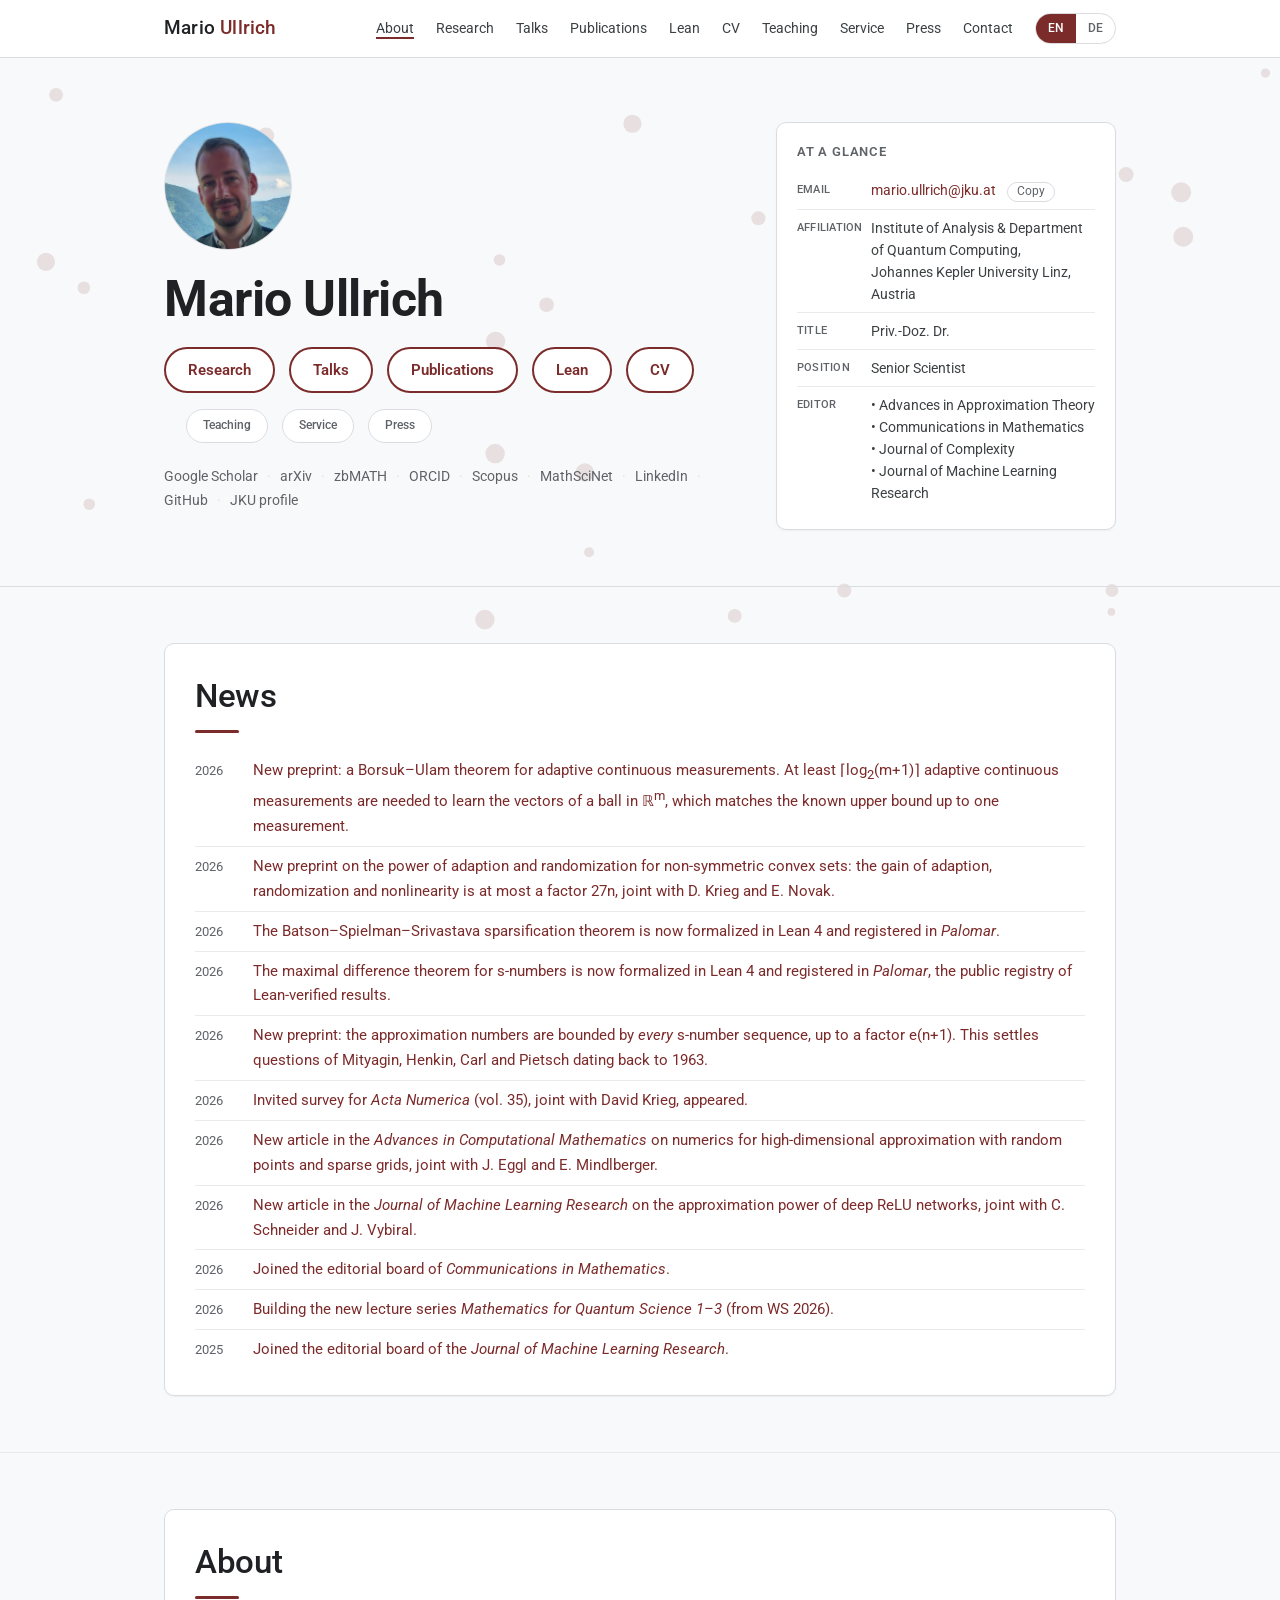
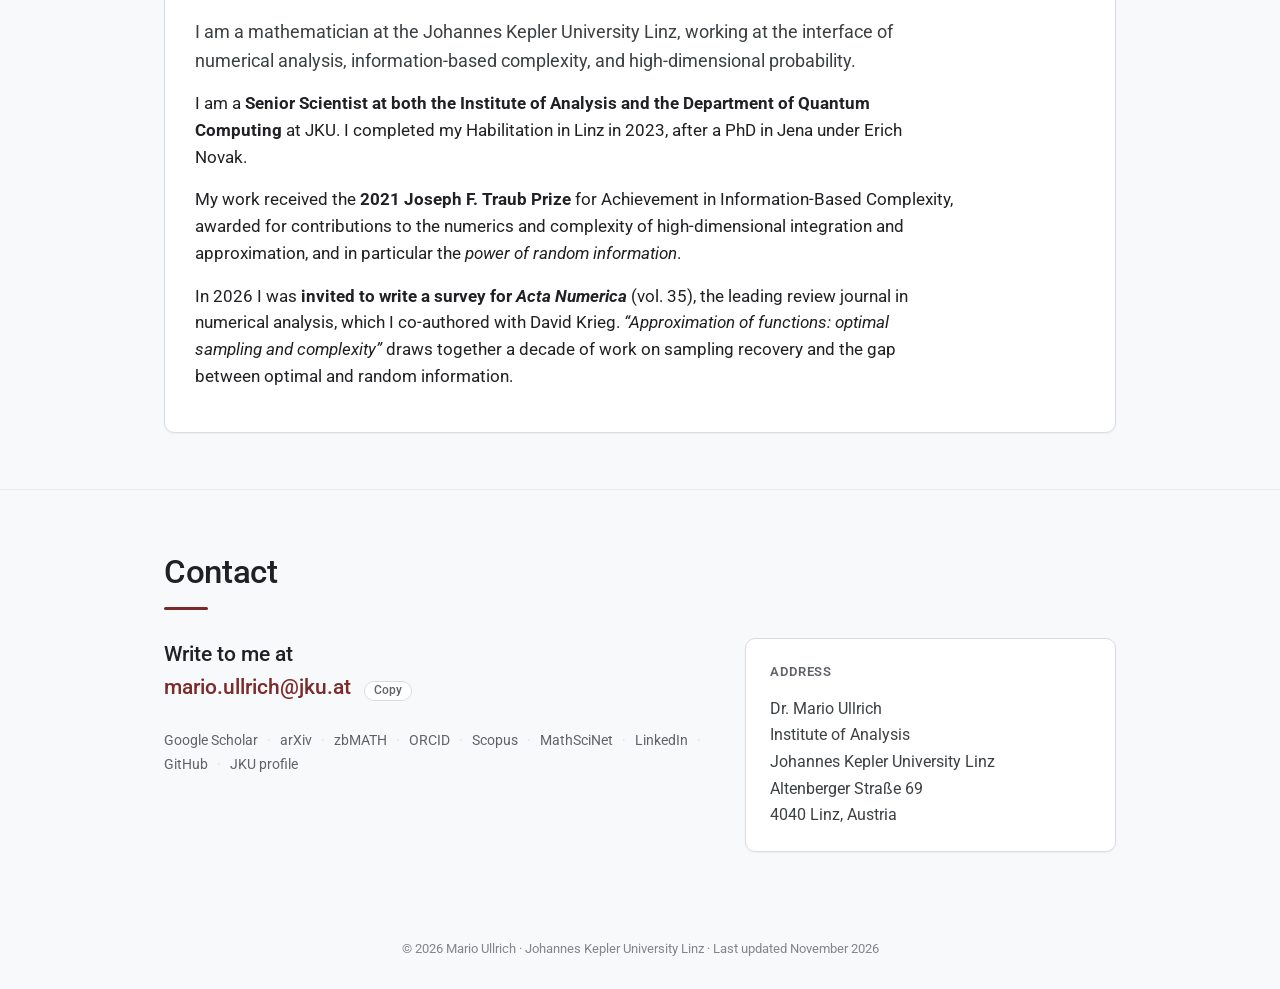
==== commit 85c6cfe1: "Add two new preprints to the publications and the news" ====
--- a/index.html
+++ b/index.html
@@ -91,6 +91,8 @@
     <div class="block reveal">
       <div class="sec-head"><span class="sec-num"></span><h2 data-i18n="news.h">News</h2><span class="sec-rule"></span></div>
       <ul class="course-list news">
+        <li><span class="term">2026</span><a href="https://arxiv.org/abs/2610.33781" target="_blank" rel="noopener">New preprint: a Borsuk–Ulam theorem for adaptive continuous measurements. At least ⌈log<sub>2</sub>(m+1)⌉ adaptive continuous measurements are needed to learn the vectors of a ball in ℝ<sup>m</sup>, which matches the known upper bound up to one measurement.</a></li>
+        <li><span class="term">2026</span><a href="https://arxiv.org/abs/2610.33733" target="_blank" rel="noopener">New preprint on the power of adaption and randomization for non-symmetric convex sets: the gain of adaption, randomization and nonlinearity is at most a factor 27n, joint with D. Krieg and E. Novak.</a></li>
         <li><span class="term">2026</span><a href="lean.html#discretization">The Batson–Spielman–Srivastava sparsification theorem is now formalized in Lean 4 and registered in <em>Palomar</em>.</a></li>
         <li><span class="term">2026</span><a href="lean.html#snumbers">The maximal difference theorem for s-numbers is now formalized in Lean 4 and registered in <em>Palomar</em>, the public registry of Lean-verified results.</a></li>
         <li><span class="term">2026</span><a href="https://arxiv.org/abs/2608.05024" target="_blank" rel="noopener">New preprint: the approximation numbers are bounded by <em>every</em> s-number sequence, up to a factor e(n+1). This settles questions of Mityagin, Henkin, Carl and Pietsch dating back to 1963.</a></li>
--- a/styles.css
+++ b/styles.css
@@ -205,7 +205,7 @@
    .p-home .hero-actions--secondary .btn:hover{background:#fff;border-color:var(--accent);color:var(--accent);}
 
 /* publications.html */
-   .p-pubs ol.pubs.desc-preprints{counter-reset:pub 4;}
+   .p-pubs ol.pubs.desc-preprints{counter-reset:pub 6;}
    .p-pubs ol.pubs.desc-journals{counter-reset:pub 48;}
    .p-pubs ol.pubs.desc-theses{counter-reset:pub 4;}
    .p-pubs ol.pubs.desc-preprints li,.p-pubs ol.pubs.desc-journals li,.p-pubs ol.pubs.desc-theses li{counter-increment:pub -1;}
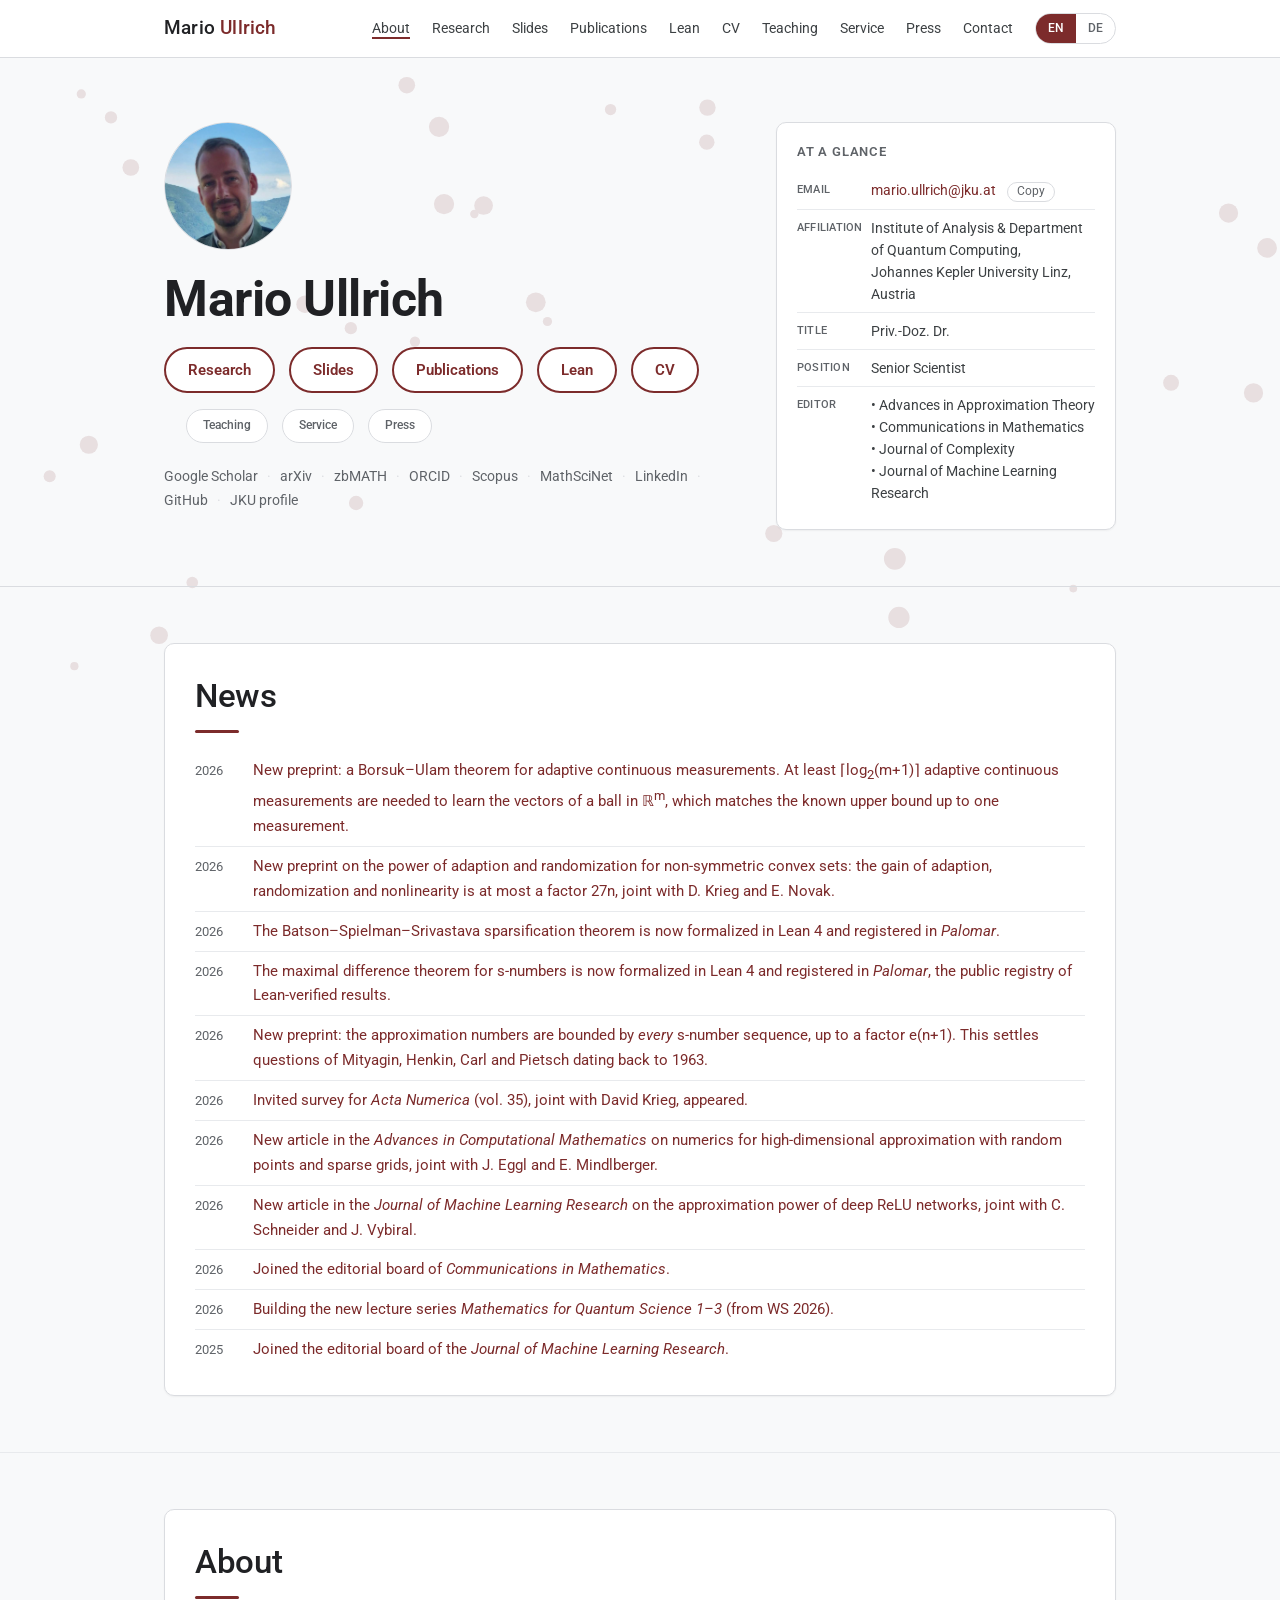
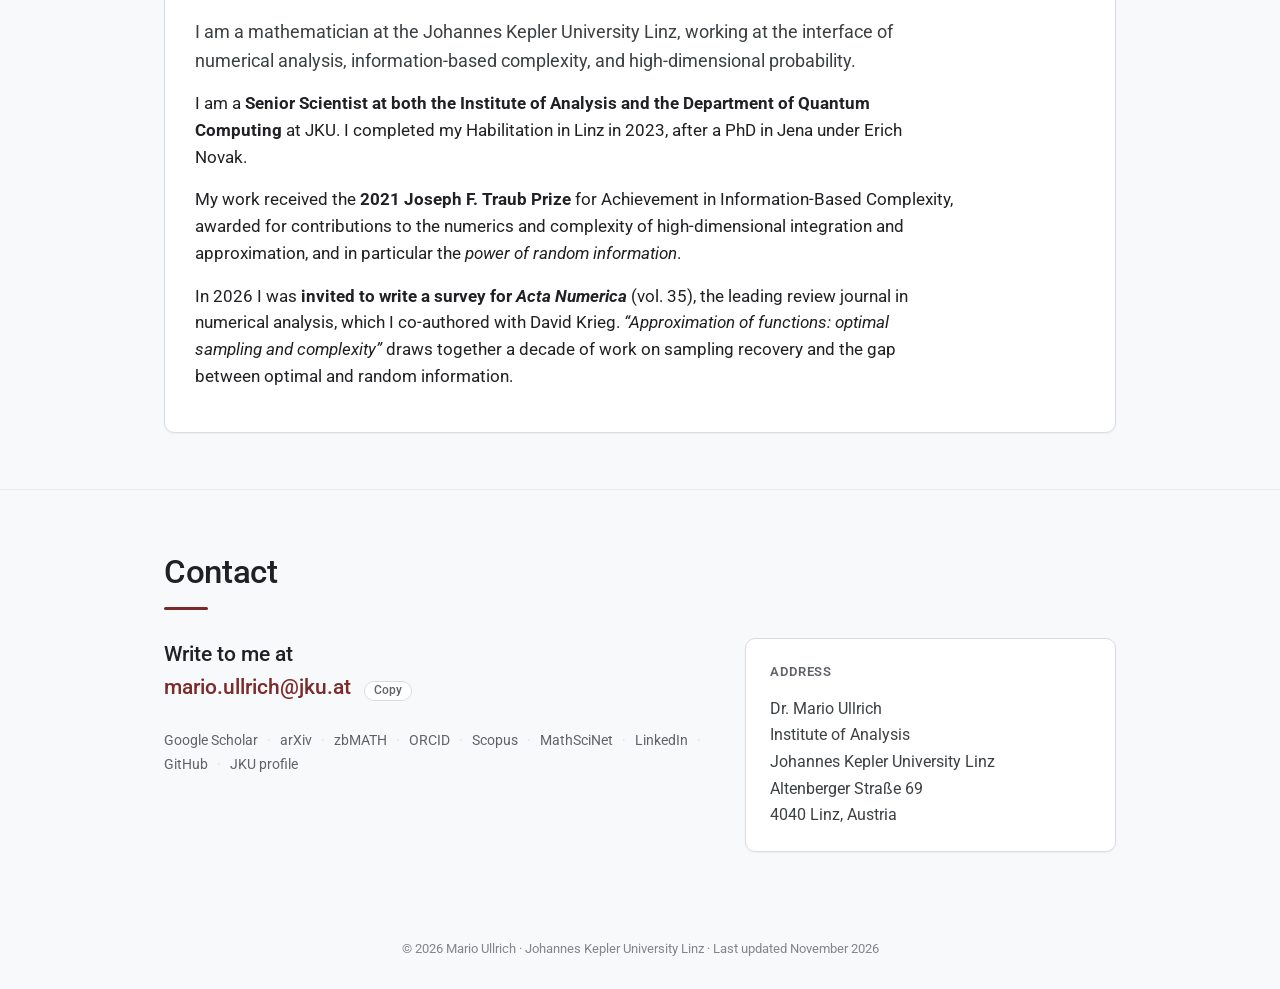
==== commit 7f5a5a82: "Rename the Talks page to Slides and make the list of talks consistent" ====
--- a/index.html
+++ b/index.html
@@ -22,7 +22,7 @@
       <ul class="nav-links">
         <li><a href="index.html" data-i18n="nav.about">About</a></li>
         <li><a href="research.html" data-i18n="nav.research">Research</a></li>
-        <li><a href="talks.html" data-i18n="nav.talks">Talks</a></li>
+        <li><a href="slides.html" data-i18n="nav.slides">Slides</a></li>
         <li><a href="publications.html" data-i18n="nav.pubs">Publications</a></li>
         <li><a href="lean.html" data-i18n="nav.lean">Lean</a></li>
         <li><a href="cv.html" data-i18n="nav.cv">CV</a></li>
@@ -49,7 +49,7 @@
     <h1>Mario Ullrich</h1>
     <div class="hero-actions hero-actions--primary">
       <a class="btn" href="research.html" data-i18n="nav.research">Research</a>
-      <a class="btn" href="talks.html" data-i18n="nav.talks">Talks</a>
+      <a class="btn" href="slides.html" data-i18n="nav.slides">Slides</a>
       <a class="btn" href="publications.html" data-i18n="nav.pubs">Publications</a>
       <a class="btn" href="lean.html" data-i18n="nav.lean">Lean</a>
       <a class="btn" href="cv.html" data-i18n="nav.cv">CV</a>
@@ -162,7 +162,7 @@
   var DE={
     "nav.about":"Über mich",
     "nav.research":"Forschung",
-    "nav.talks":"Vorträge",
+    "nav.slides":"Folien",
     "nav.pubs":"Publikationen",
     "nav.cv":"Lebenslauf",
     "nav.teaching":"Lehre",
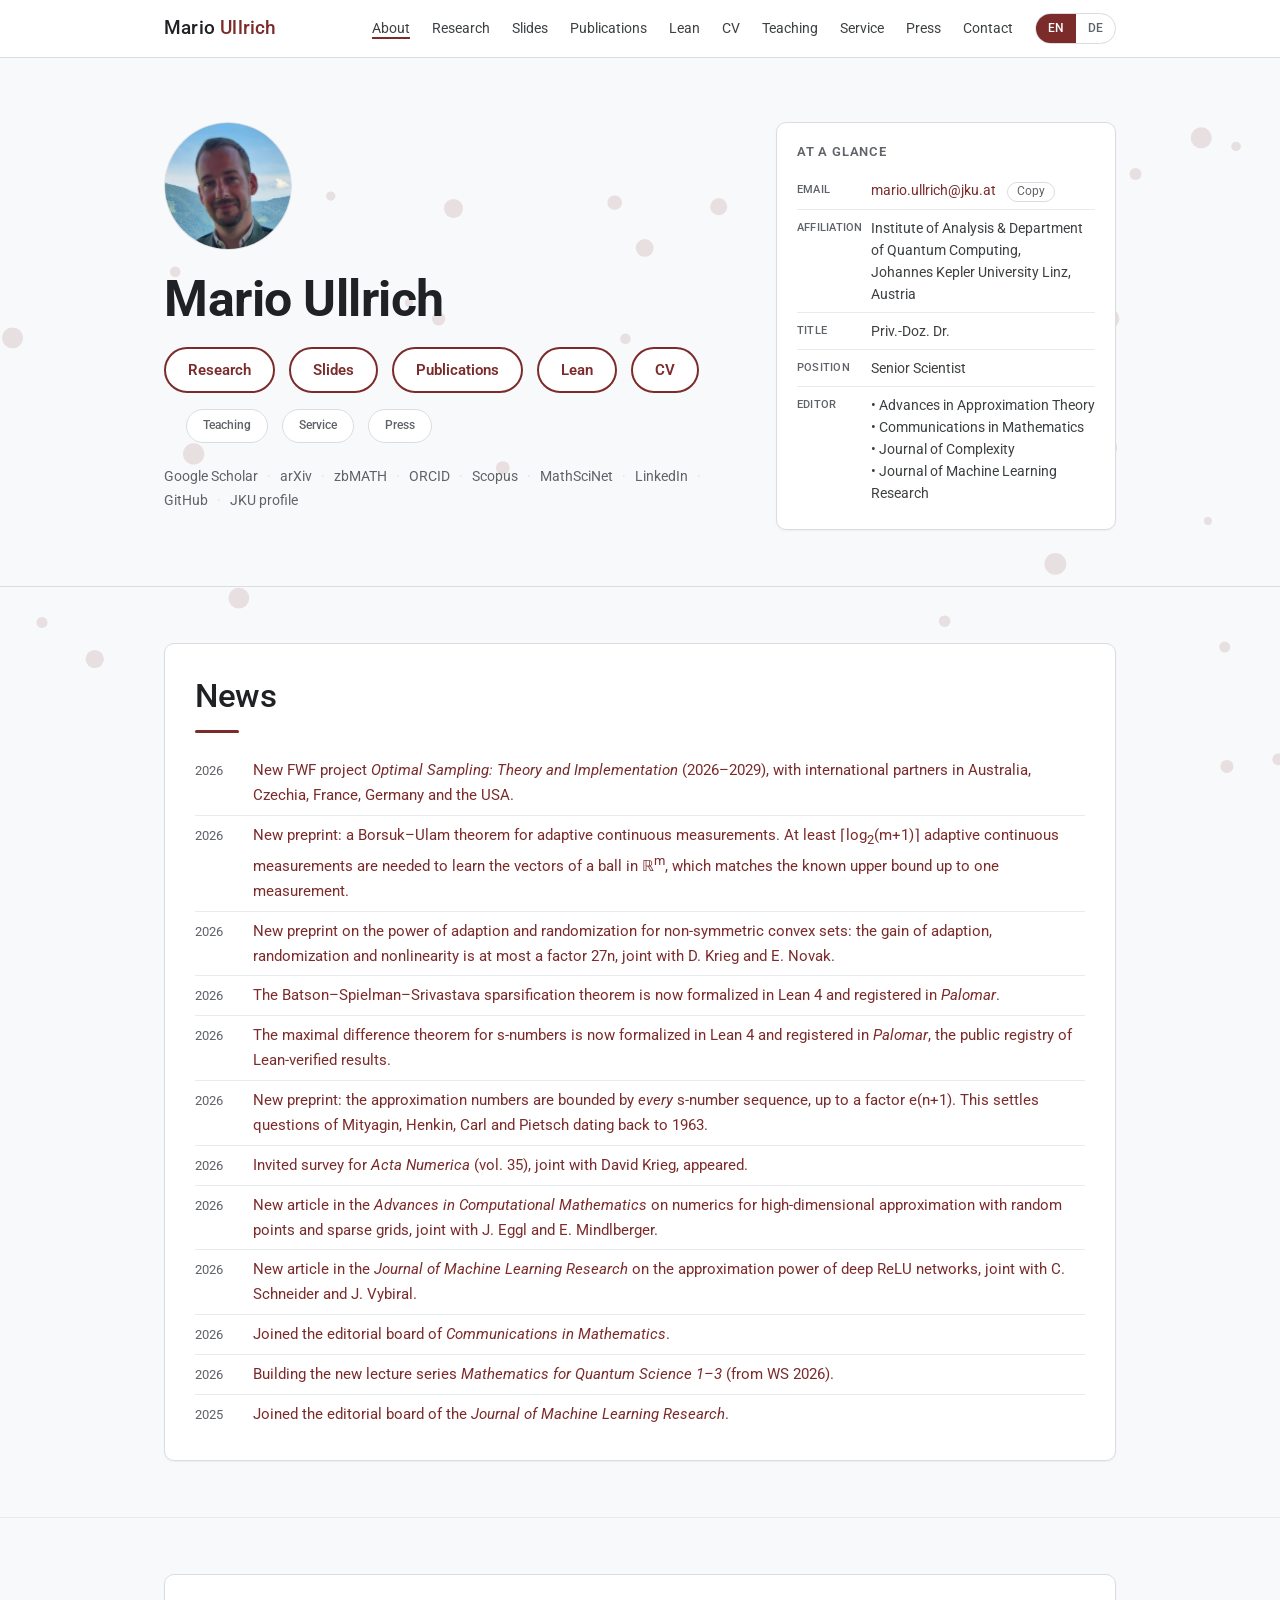
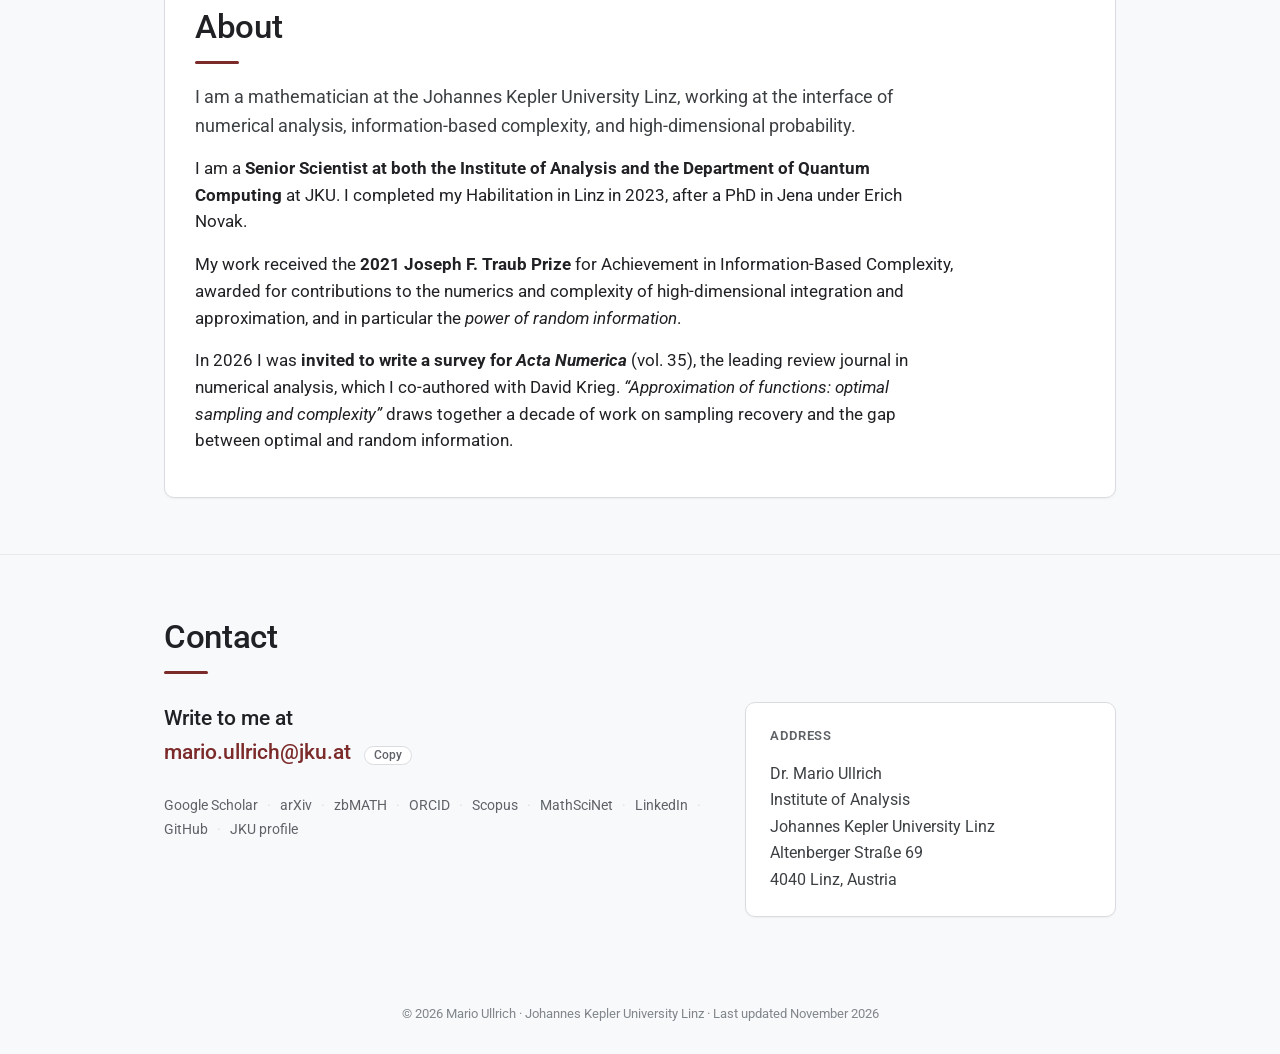
==== commit 7db6b326: "Add the FWF project Optimal Sampling to the CV and the news" ====
--- a/index.html
+++ b/index.html
@@ -91,6 +91,7 @@
     <div class="block reveal">
       <div class="sec-head"><span class="sec-num"></span><h2 data-i18n="news.h">News</h2><span class="sec-rule"></span></div>
       <ul class="course-list news">
+        <li><span class="term">2026</span><a href="https://www.fwf.ac.at/en/research-radar/10.55776/PAT3265626" target="_blank" rel="noopener">New FWF project <em>Optimal Sampling: Theory and Implementation</em> (2026–2029), with international partners in Australia, Czechia, France, Germany and the USA.</a></li>
         <li><span class="term">2026</span><a href="https://arxiv.org/abs/2610.33781" target="_blank" rel="noopener">New preprint: a Borsuk–Ulam theorem for adaptive continuous measurements. At least ⌈log<sub>2</sub>(m+1)⌉ adaptive continuous measurements are needed to learn the vectors of a ball in ℝ<sup>m</sup>, which matches the known upper bound up to one measurement.</a></li>
         <li><span class="term">2026</span><a href="https://arxiv.org/abs/2610.33733" target="_blank" rel="noopener">New preprint on the power of adaption and randomization for non-symmetric convex sets: the gain of adaption, randomization and nonlinearity is at most a factor 27n, joint with D. Krieg and E. Novak.</a></li>
         <li><span class="term">2026</span><a href="lean.html#discretization">The Batson–Spielman–Srivastava sparsification theorem is now formalized in Lean 4 and registered in <em>Palomar</em>.</a></li>
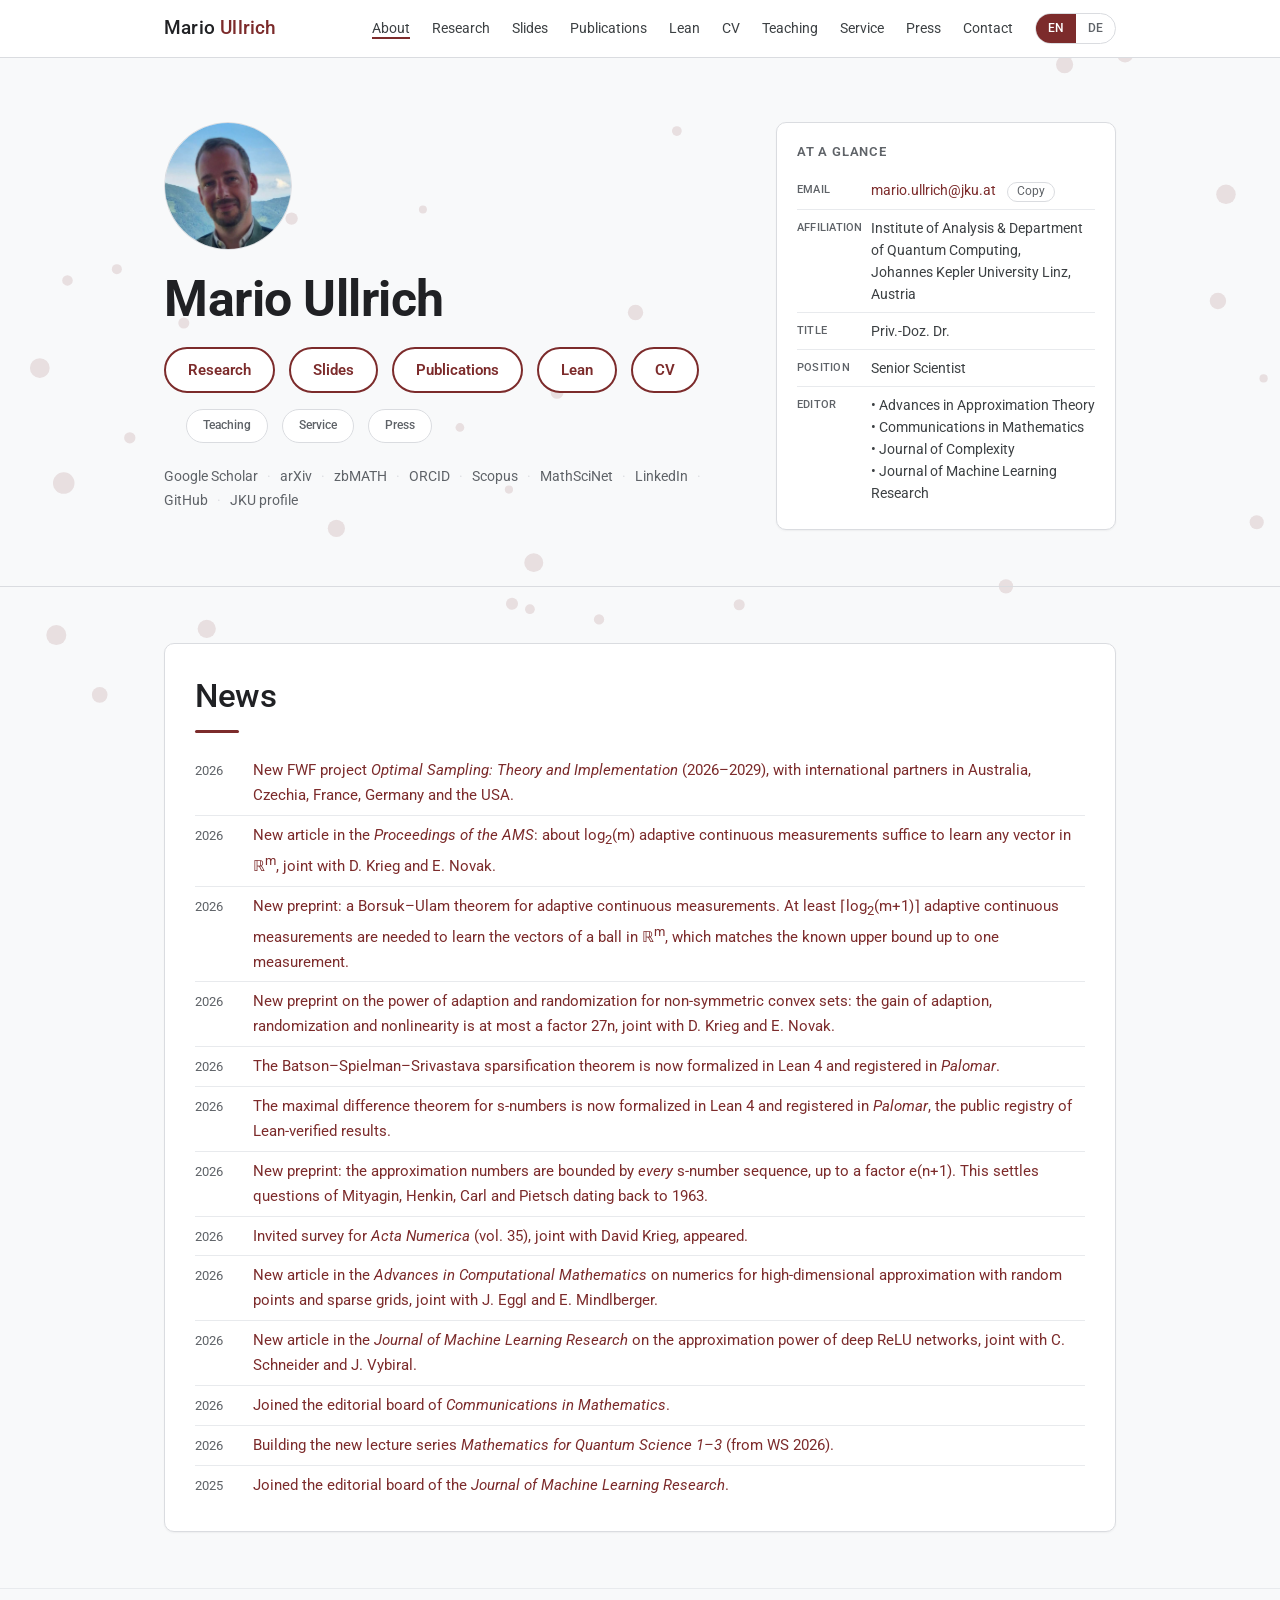
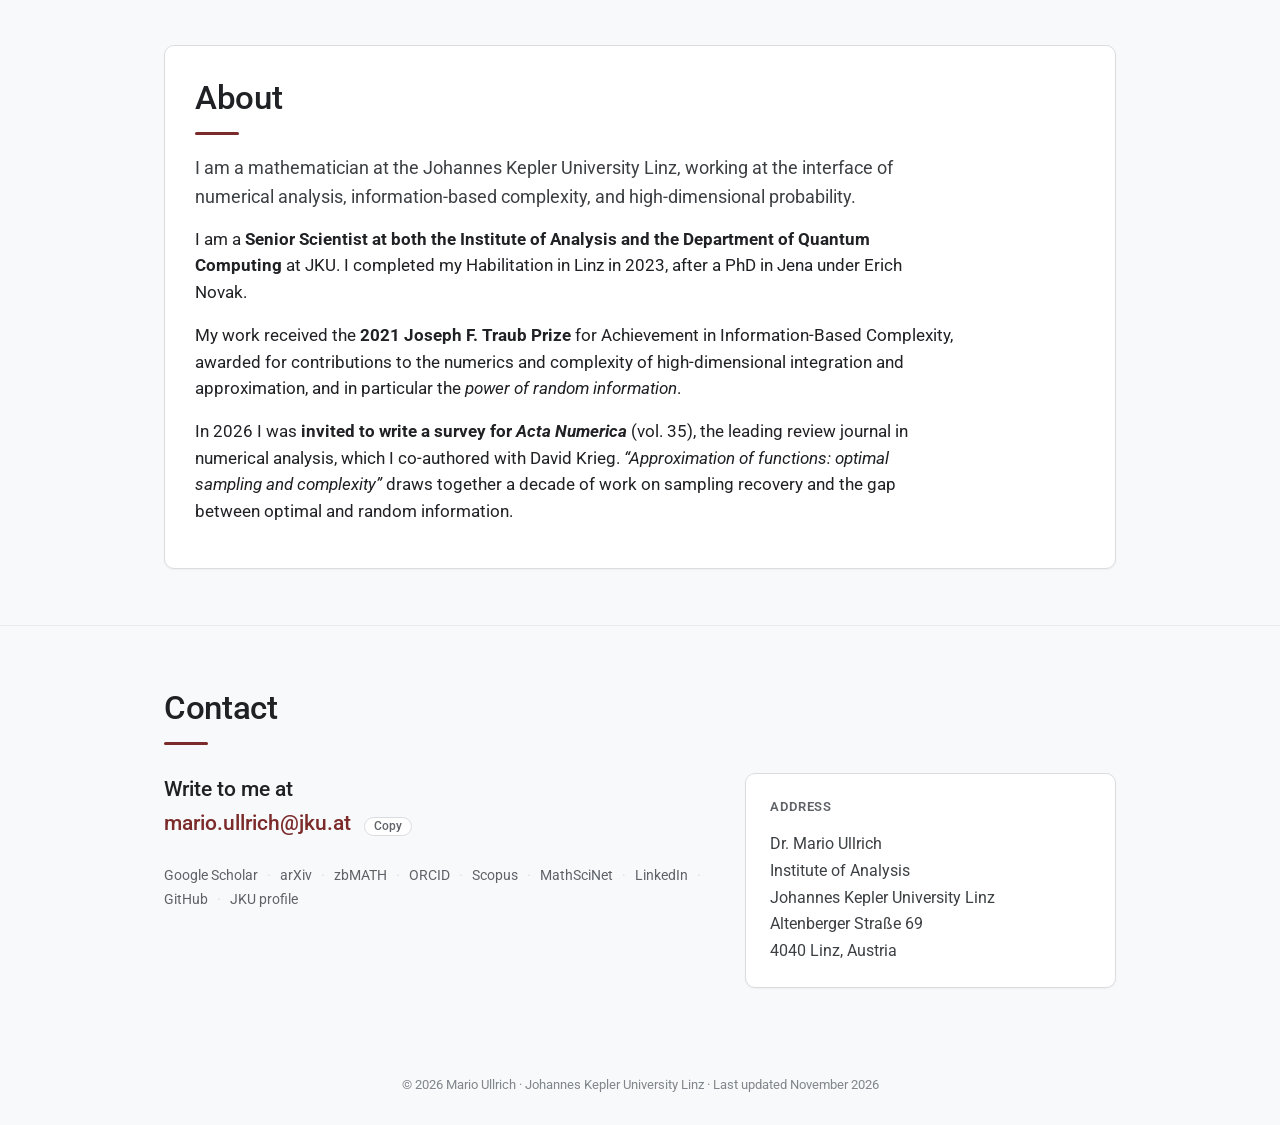
==== commit 00b4f16c: "Move the Proc. AMS article from the preprints to the journal papers" ====
--- a/index.html
+++ b/index.html
@@ -92,6 +92,7 @@
       <div class="sec-head"><span class="sec-num"></span><h2 data-i18n="news.h">News</h2><span class="sec-rule"></span></div>
       <ul class="course-list news">
         <li><span class="term">2026</span><a href="https://www.fwf.ac.at/en/research-radar/10.55776/PAT3265626" target="_blank" rel="noopener">New FWF project <em>Optimal Sampling: Theory and Implementation</em> (2026–2029), with international partners in Australia, Czechia, France, Germany and the USA.</a></li>
+        <li><span class="term">2026</span><a href="https://doi.org/10.1090/proc/17901" target="_blank" rel="noopener">New article in the <em>Proceedings of the AMS</em>: about log<sub>2</sub>(m) adaptive continuous measurements suffice to learn any vector in ℝ<sup>m</sup>, joint with D. Krieg and E. Novak.</a></li>
         <li><span class="term">2026</span><a href="https://arxiv.org/abs/2610.33781" target="_blank" rel="noopener">New preprint: a Borsuk–Ulam theorem for adaptive continuous measurements. At least ⌈log<sub>2</sub>(m+1)⌉ adaptive continuous measurements are needed to learn the vectors of a ball in ℝ<sup>m</sup>, which matches the known upper bound up to one measurement.</a></li>
         <li><span class="term">2026</span><a href="https://arxiv.org/abs/2610.33733" target="_blank" rel="noopener">New preprint on the power of adaption and randomization for non-symmetric convex sets: the gain of adaption, randomization and nonlinearity is at most a factor 27n, joint with D. Krieg and E. Novak.</a></li>
         <li><span class="term">2026</span><a href="lean.html#discretization">The Batson–Spielman–Srivastava sparsification theorem is now formalized in Lean 4 and registered in <em>Palomar</em>.</a></li>
--- a/styles.css
+++ b/styles.css
@@ -205,8 +205,8 @@
    .p-home .hero-actions--secondary .btn:hover{background:#fff;border-color:var(--accent);color:var(--accent);}
 
 /* publications.html */
-   .p-pubs ol.pubs.desc-preprints{counter-reset:pub 6;}
-   .p-pubs ol.pubs.desc-journals{counter-reset:pub 48;}
+   .p-pubs ol.pubs.desc-preprints{counter-reset:pub 5;}
+   .p-pubs ol.pubs.desc-journals{counter-reset:pub 49;}
    .p-pubs ol.pubs.desc-theses{counter-reset:pub 4;}
    .p-pubs ol.pubs.desc-preprints li,.p-pubs ol.pubs.desc-journals li,.p-pubs ol.pubs.desc-theses li{counter-increment:pub -1;}
 
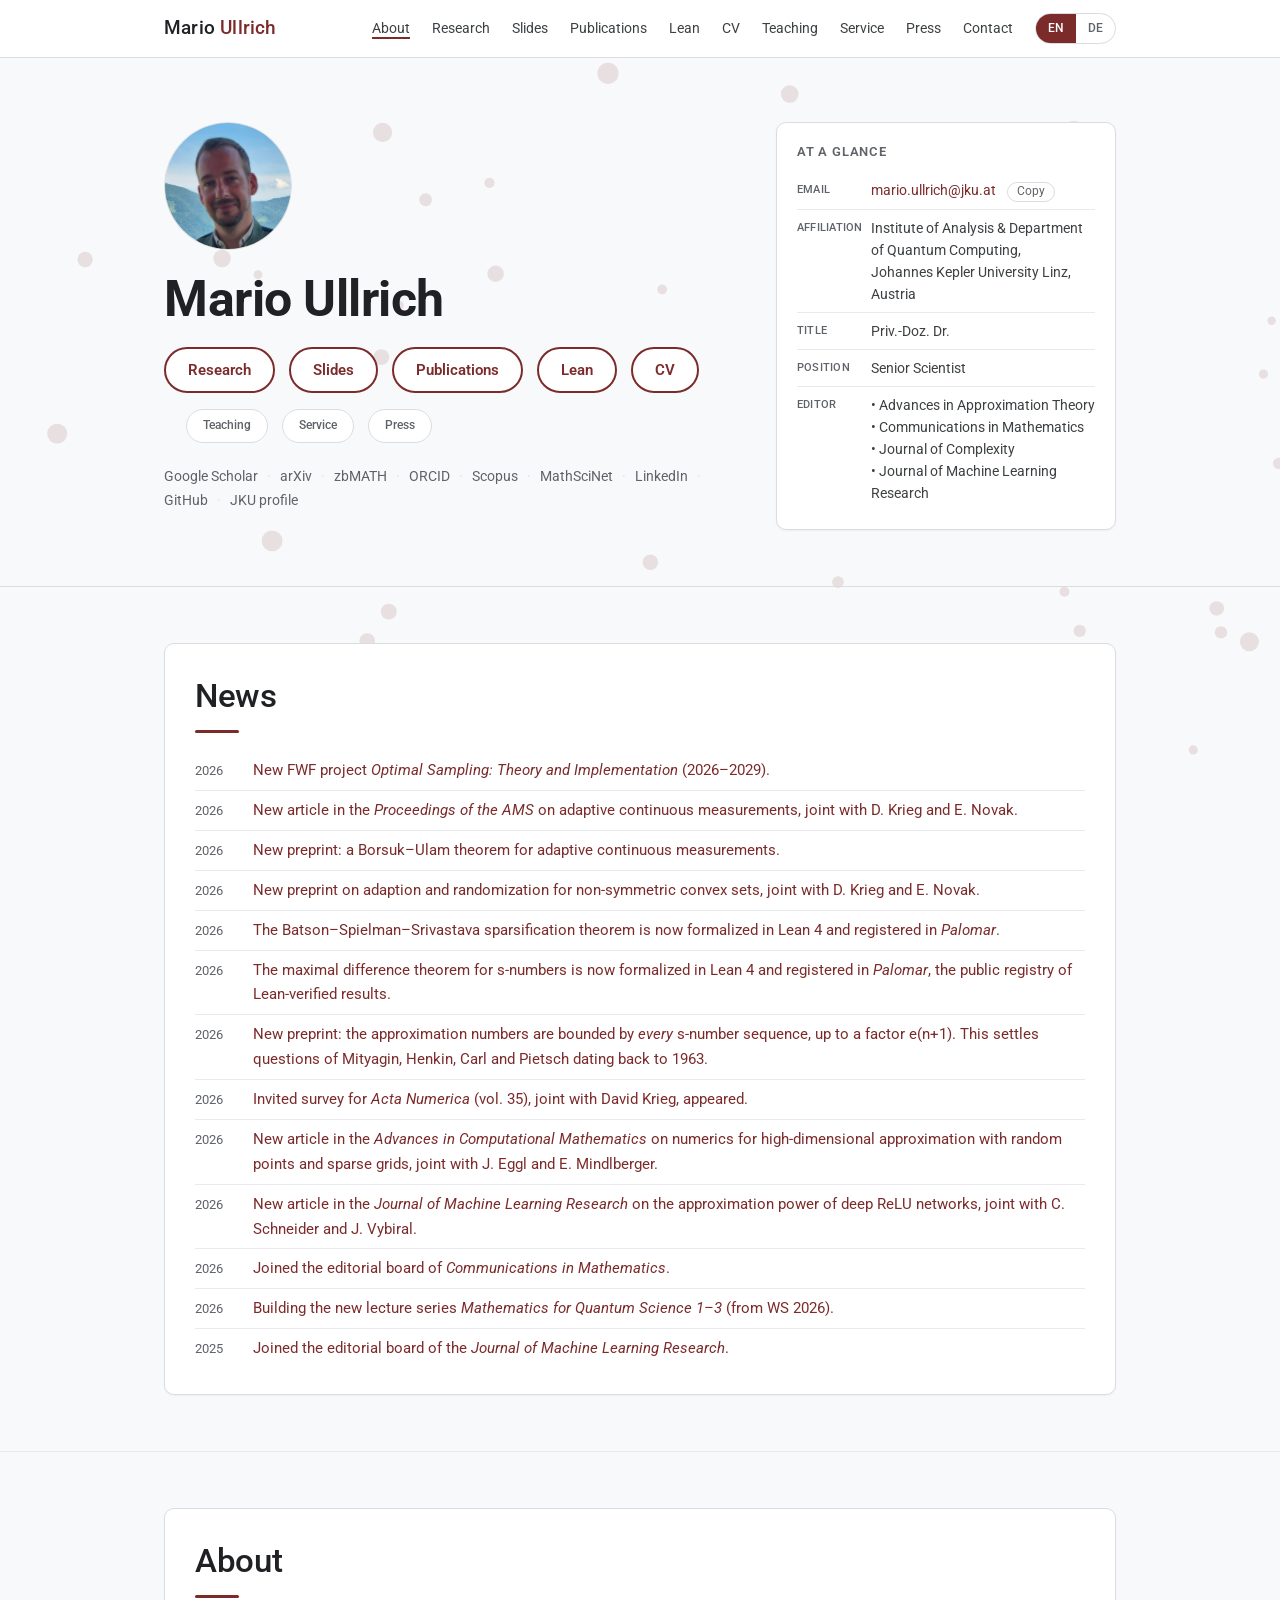
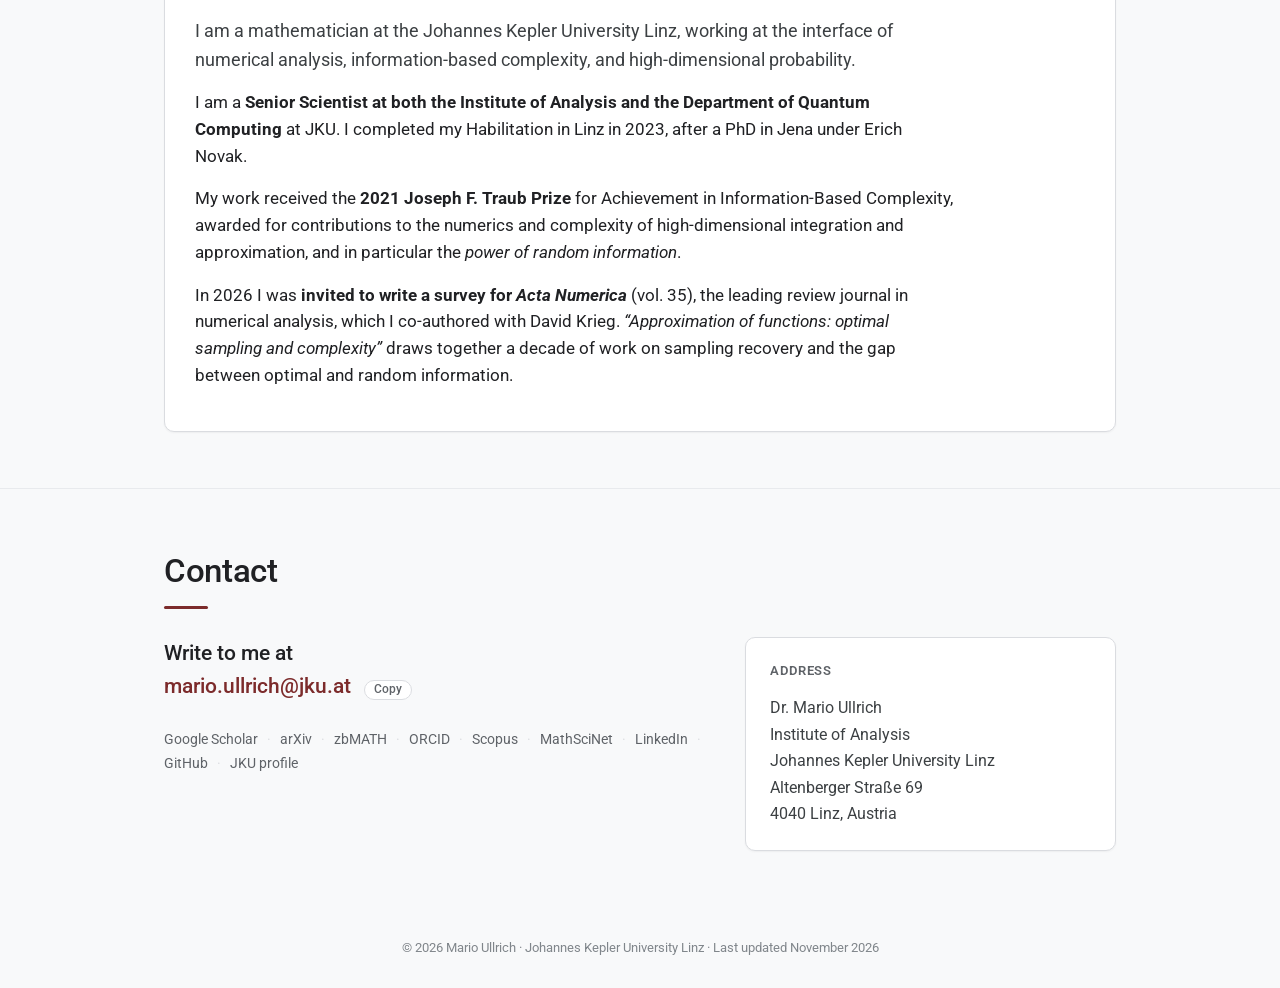
==== commit 11be50cd: "Shorten four news entries" ====
--- a/index.html
+++ b/index.html
@@ -91,10 +91,10 @@
     <div class="block reveal">
       <div class="sec-head"><span class="sec-num"></span><h2 data-i18n="news.h">News</h2><span class="sec-rule"></span></div>
       <ul class="course-list news">
-        <li><span class="term">2026</span><a href="https://www.fwf.ac.at/en/research-radar/10.55776/PAT3265626" target="_blank" rel="noopener">New FWF project <em>Optimal Sampling: Theory and Implementation</em> (2026–2029), with international partners in Australia, Czechia, France, Germany and the USA.</a></li>
-        <li><span class="term">2026</span><a href="https://doi.org/10.1090/proc/17901" target="_blank" rel="noopener">New article in the <em>Proceedings of the AMS</em>: about log<sub>2</sub>(m) adaptive continuous measurements suffice to learn any vector in ℝ<sup>m</sup>, joint with D. Krieg and E. Novak.</a></li>
-        <li><span class="term">2026</span><a href="https://arxiv.org/abs/2610.33781" target="_blank" rel="noopener">New preprint: a Borsuk–Ulam theorem for adaptive continuous measurements. At least ⌈log<sub>2</sub>(m+1)⌉ adaptive continuous measurements are needed to learn the vectors of a ball in ℝ<sup>m</sup>, which matches the known upper bound up to one measurement.</a></li>
-        <li><span class="term">2026</span><a href="https://arxiv.org/abs/2610.33733" target="_blank" rel="noopener">New preprint on the power of adaption and randomization for non-symmetric convex sets: the gain of adaption, randomization and nonlinearity is at most a factor 27n, joint with D. Krieg and E. Novak.</a></li>
+        <li><span class="term">2026</span><a href="https://www.fwf.ac.at/en/research-radar/10.55776/PAT3265626" target="_blank" rel="noopener">New FWF project <em>Optimal Sampling: Theory and Implementation</em> (2026–2029).</a></li>
+        <li><span class="term">2026</span><a href="https://doi.org/10.1090/proc/17901" target="_blank" rel="noopener">New article in the <em>Proceedings of the AMS</em> on adaptive continuous measurements, joint with D. Krieg and E. Novak.</a></li>
+        <li><span class="term">2026</span><a href="https://arxiv.org/abs/2610.33781" target="_blank" rel="noopener">New preprint: a Borsuk–Ulam theorem for adaptive continuous measurements.</a></li>
+        <li><span class="term">2026</span><a href="https://arxiv.org/abs/2610.33733" target="_blank" rel="noopener">New preprint on adaption and randomization for non-symmetric convex sets, joint with D. Krieg and E. Novak.</a></li>
         <li><span class="term">2026</span><a href="lean.html#discretization">The Batson–Spielman–Srivastava sparsification theorem is now formalized in Lean 4 and registered in <em>Palomar</em>.</a></li>
         <li><span class="term">2026</span><a href="lean.html#snumbers">The maximal difference theorem for s-numbers is now formalized in Lean 4 and registered in <em>Palomar</em>, the public registry of Lean-verified results.</a></li>
         <li><span class="term">2026</span><a href="https://arxiv.org/abs/2608.05024" target="_blank" rel="noopener">New preprint: the approximation numbers are bounded by <em>every</em> s-number sequence, up to a factor e(n+1). This settles questions of Mityagin, Henkin, Carl and Pietsch dating back to 1963.</a></li>
